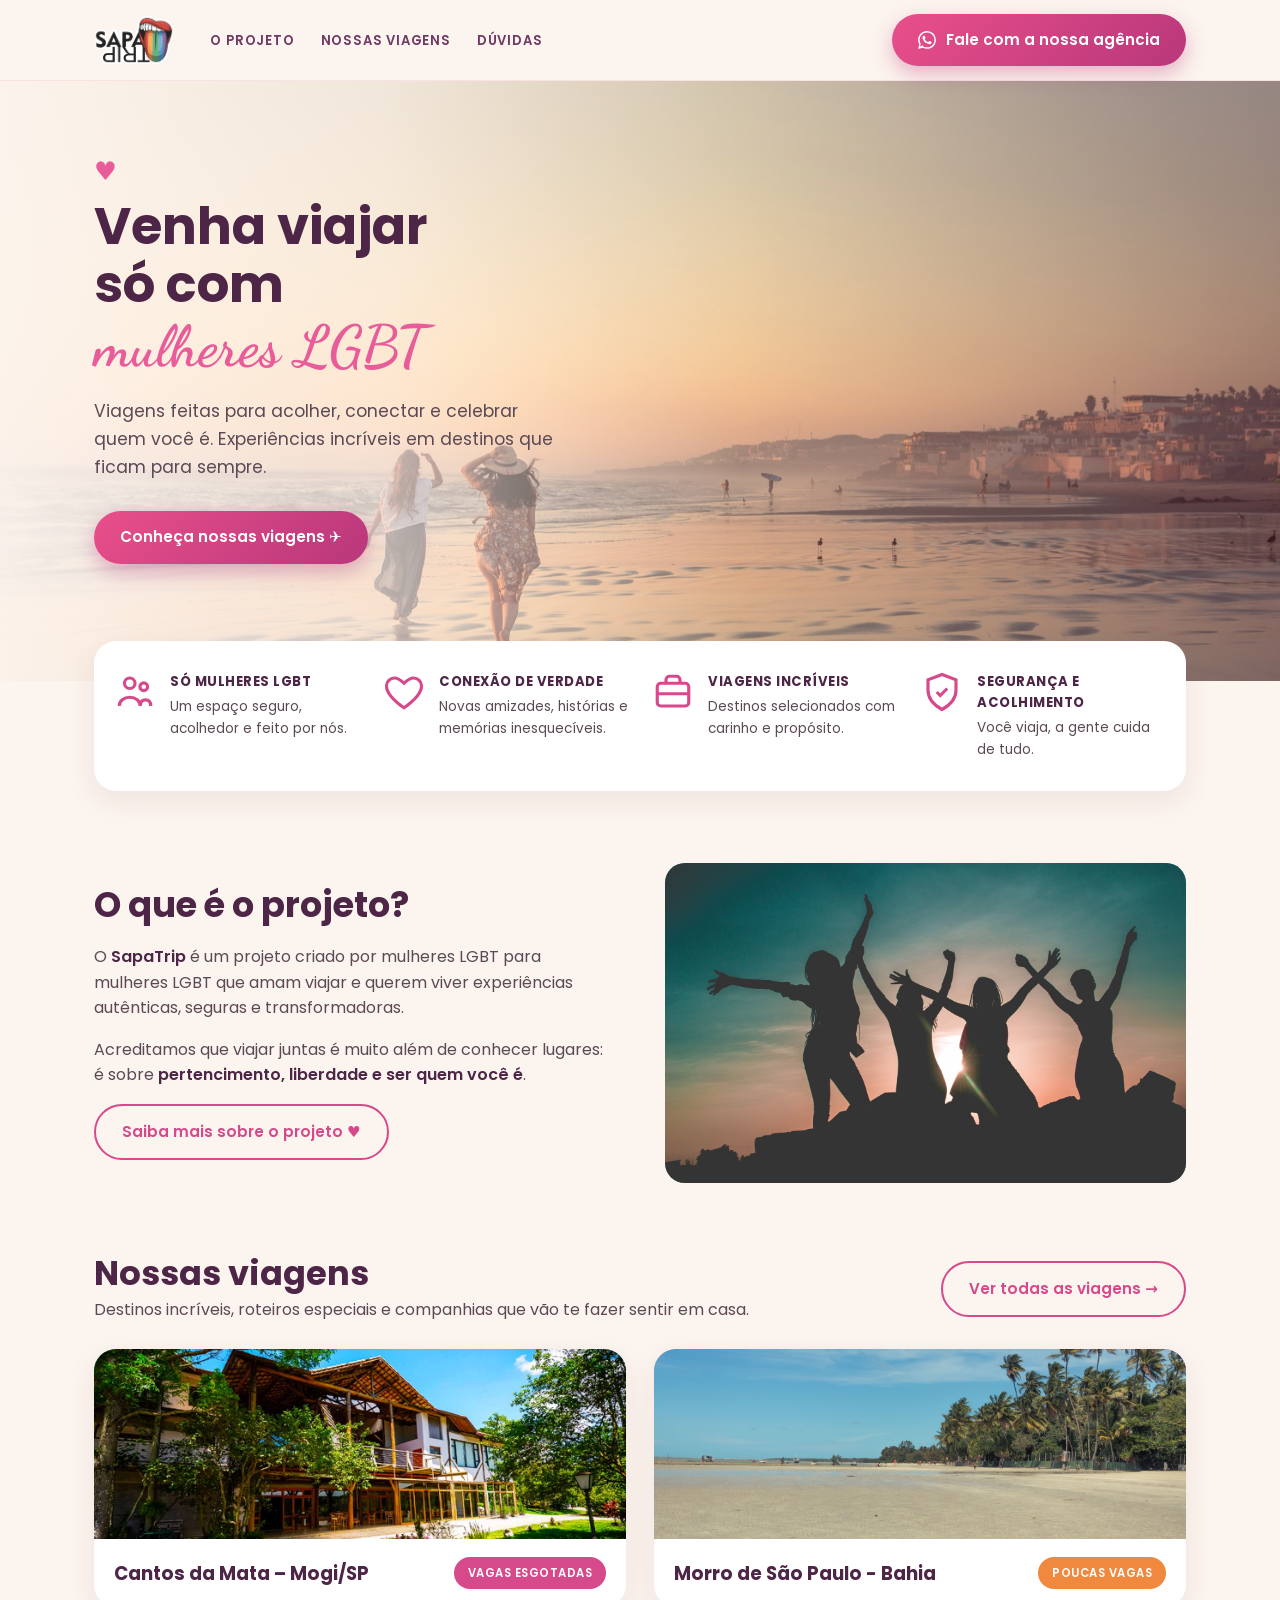
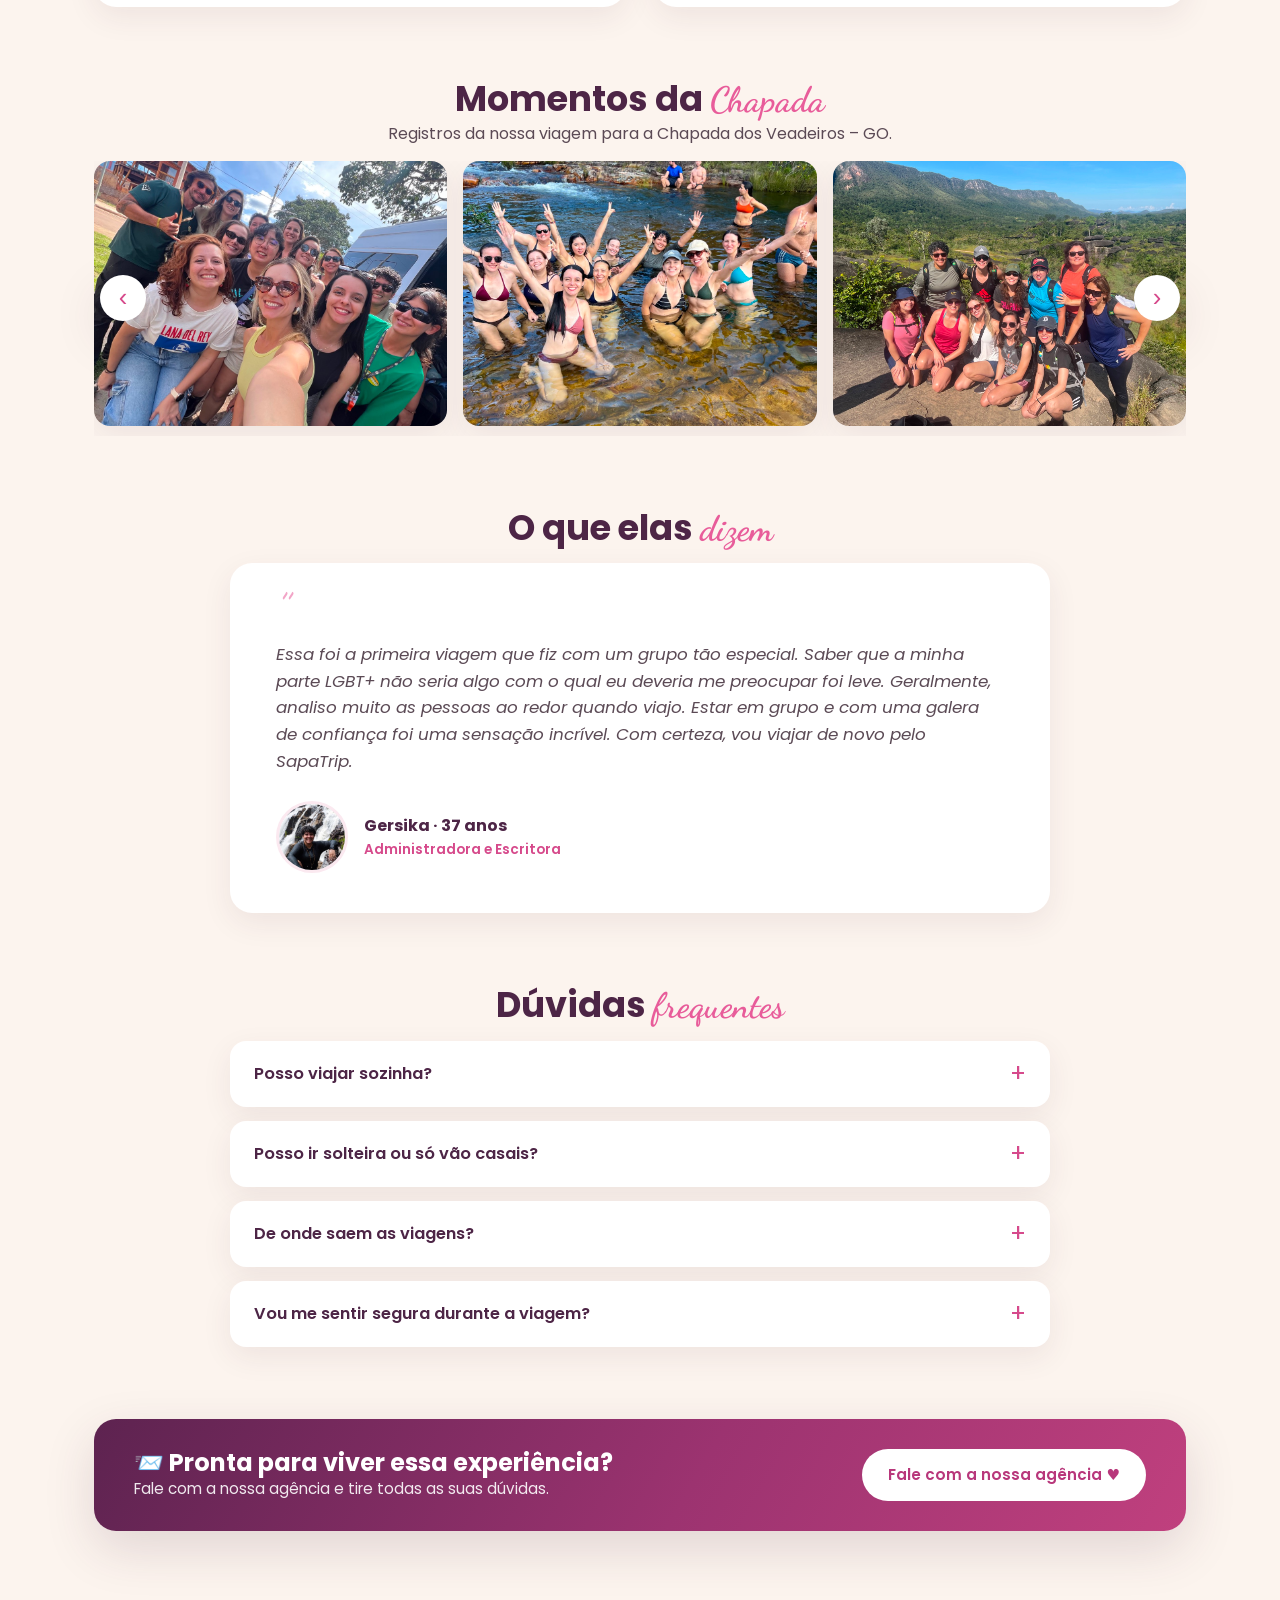
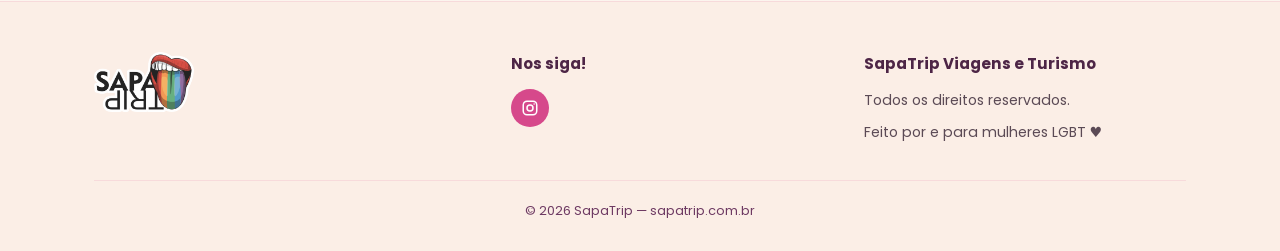
==== index.html @ db5ae75c "Adiciona páginas Chapada e Cantos da Mata; galeria na home; textos de perfil - Nova página viagem-ch" ====
<!DOCTYPE html>
<html lang="pt-BR">
<head>
  <meta charset="UTF-8">
  <meta name="viewport" content="width=device-width, initial-scale=1.0">
  <title>SapaTrip — Viagens para mulheres LGBT</title>
  <meta name="description" content="SapaTrip: viagens feitas para acolher, conectar e celebrar mulheres LGBT. Experiências incríveis em destinos que ficam para sempre.">
  <link rel="preconnect" href="https://fonts.googleapis.com">
  <link rel="preconnect" href="https://fonts.gstatic.com" crossorigin>
  <link href="https://fonts.googleapis.com/css2?family=Dancing+Script:wght@700&family=Poppins:wght@400;500;600;700;800&display=swap" rel="stylesheet">
  <link rel="icon" type="image/png" sizes="32x32" href="images/favicon-32.png">
  <link rel="icon" type="image/png" sizes="16x16" href="images/favicon-16.png">
  <link rel="icon" href="favicon.ico" sizes="any">
  <link rel="apple-touch-icon" href="images/apple-touch-icon.png">
  <link rel="stylesheet" href="styles.css">
</head>
<body>

  <!-- ============ HEADER ============ -->
  <header class="site-header">
    <nav class="nav">
      <a href="index.html" class="logo" aria-label="SapaTrip — início">
        <img src="images/logo.png" alt="SapaTrip" class="logo-img">
      </a>

      <ul class="nav-links" id="navLinks">
        <li><a href="projeto.html">O Projeto</a></li>
        <li><a href="viagens.html">Nossas Viagens</a></li>
        <li><a href="#faq">Dúvidas</a></li>
      </ul>

      <a href="https://wa.me/5511915380346?text=Oi!%20Quero%20saber%20mais%20sobre%20as%20viagens%20da%20SapaTrip"
         class="btn btn-primary nav-cta" target="_blank" rel="noopener"><svg width="18" height="18" viewBox="0 0 24 24" fill="currentColor" aria-hidden="true"><path d="M.057 24l1.687-6.163a11.867 11.867 0 0 1-1.587-5.946C.16 5.335 5.495 0 12.05 0a11.82 11.82 0 0 1 8.413 3.488 11.82 11.82 0 0 1 3.48 8.414c-.003 6.555-5.338 11.89-11.893 11.89a11.9 11.9 0 0 1-5.688-1.448L.057 24zm6.597-3.807c1.676.995 3.276 1.591 5.392 1.592 5.448 0 9.886-4.434 9.889-9.885.002-5.462-4.415-9.89-9.881-9.892-5.452 0-9.887 4.434-9.889 9.884a9.86 9.86 0 0 0 1.51 5.26l-.999 3.648 3.978-1.715zm11.387-5.464c-.074-.124-.272-.198-.57-.347-.297-.149-1.758-.868-2.031-.967-.272-.099-.47-.149-.669.149-.198.297-.768.967-.941 1.165-.173.198-.347.223-.644.074-.297-.149-1.255-.462-2.39-1.475-.883-.788-1.48-1.761-1.653-2.059-.173-.297-.018-.458.13-.606.134-.133.297-.347.446-.521.151-.172.2-.296.3-.495.099-.198.05-.372-.025-.521-.075-.148-.669-1.611-.916-2.206-.242-.579-.487-.501-.669-.51l-.57-.01c-.198 0-.52.074-.792.372s-1.04 1.016-1.04 2.479 1.065 2.876 1.213 3.074c.149.198 2.095 3.2 5.076 4.487.709.306 1.263.489 1.694.626.712.226 1.36.194 1.872.118.571-.085 1.758-.719 2.006-1.413.248-.695.248-1.29.173-1.414z"/></svg>Fale com a nossa agência</a>

      <button class="nav-toggle" id="navToggle" aria-label="Abrir menu">
        <span></span><span></span><span></span>
      </button>
    </nav>
  </header>

  <!-- ============ HERO ============ -->
  <section class="hero hero-cover">
    <div class="container hero-cover-inner">
      <div class="hero-content">
        <div class="eyebrow">♥</div>
        <h1>Venha viajar<br>só com<br><span class="script">mulheres LGBT</span></h1>
        <p>Viagens feitas para acolher, conectar e celebrar quem você é. Experiências incríveis em destinos que ficam para sempre.</p>
        <a href="viagens.html" class="btn btn-primary">Conheça nossas viagens ✈</a>
      </div>
    </div>
  </section>

  <!-- ============ FEATURES ============ -->
  <div class="container">
    <div class="features">
      <div class="features-grid">
        <div class="feature">
          <svg class="ficon" viewBox="0 0 24 24" fill="none" stroke="currentColor" stroke-width="1.8"><circle cx="9" cy="7" r="3"/><circle cx="17" cy="9" r="2.2"/><path d="M3 20c0-3 2.7-5 6-5s6 2 6 5M15 20c0-2 1-3.5 3-3.5s3 1.5 3 3.5"/></svg>
          <div><h4>Só mulheres LGBT</h4><p>Um espaço seguro, acolhedor e feito por nós.</p></div>
        </div>
        <div class="feature">
          <svg class="ficon" viewBox="0 0 24 24" fill="none" stroke="currentColor" stroke-width="1.8"><path d="M12 21C5 16 2 12 2 8.5 2 6 4 4 6.5 4 8.3 4 10 5 12 7c2-2 3.7-3 5.5-3C20 4 22 6 22 8.5 22 12 19 16 12 21z"/></svg>
          <div><h4>Conexão de verdade</h4><p>Novas amizades, histórias e memórias inesquecíveis.</p></div>
        </div>
        <div class="feature">
          <svg class="ficon" viewBox="0 0 24 24" fill="none" stroke="currentColor" stroke-width="1.8"><rect x="3" y="7" width="18" height="13" rx="2"/><path d="M8 7V5a2 2 0 0 1 2-2h4a2 2 0 0 1 2 2v2M3 13h18"/></svg>
          <div><h4>Viagens incríveis</h4><p>Destinos selecionados com carinho e propósito.</p></div>
        </div>
        <div class="feature">
          <svg class="ficon" viewBox="0 0 24 24" fill="none" stroke="currentColor" stroke-width="1.8"><path d="M12 2 4 5v6c0 5 3.5 8.5 8 11 4.5-2.5 8-6 8-11V5l-8-3z"/><path d="M9 12l2 2 4-4"/></svg>
          <div><h4>Segurança e acolhimento</h4><p>Você viaja, a gente cuida de tudo.</p></div>
        </div>
      </div>
    </div>
  </div>

  <!-- ============ O QUE É O PROJETO ============ -->
  <section class="section">
    <div class="container split">
      <div>
        <h2>O que é o projeto?</h2>
        <p>O <span class="highlight">SapaTrip</span> é um projeto criado por mulheres LGBT para mulheres LGBT que amam viajar e querem viver experiências autênticas, seguras e transformadoras.</p>
        <p>Acreditamos que viajar juntas é muito além de conhecer lugares: é sobre <span class="highlight">pertencimento, liberdade e ser quem você é</span>.</p>
        <a href="projeto.html" class="btn btn-outline">Saiba mais sobre o projeto ♥</a>
      </div>
      <div class="photo alt" style="min-height:320px;border-radius:20px">
        <img src="images/projeto.jpg" alt="Grupo de mulheres curtindo o pôr do sol">
      </div>
    </div>
  </section>

  <!-- ============ NOSSAS VIAGENS ============ -->
  <section class="section" style="padding-top:0">
    <div class="container">
      <div class="section-title-row">
        <div>
          <h2>Nossas viagens</h2>
          <p>Destinos incríveis, roteiros especiais e companhias que vão te fazer sentir em casa.</p>
        </div>
        <a href="viagens.html" class="btn btn-outline">Ver todas as viagens →</a>
      </div>

      <div class="trip-grid">
        <a href="viagem-mogi.html" class="trip-card">
          <div class="photo alt"><img src="images/cantos-da-mata.jpg" alt="Cantos da Mata – Mogi/SP"></div>
          <div class="trip-body">
            <h3>Cantos da Mata – Mogi/SP</h3>
            <span class="badge sold">Vagas esgotadas</span>
          </div>
        </a>
        <a href="viagem-morro.html" class="trip-card">
          <div class="photo"><img src="images/morro.jpg" alt="Praia de Morro de São Paulo"></div>
          <div class="trip-body">
            <h3>Morro de São Paulo - Bahia</h3>
            <span class="badge few">Poucas vagas</span>
          </div>
        </a>
      </div>
    </div>
  </section>

  <!-- ============ GALERIA ============ -->
  <section class="section" id="galeria" style="padding-top:0">
    <div class="container">
      <div class="section-head">
        <h2>Momentos da <span class="script">Chapada</span></h2>
        <p>Registros da nossa viagem para a Chapada dos Veadeiros – GO.</p>
      </div>
      <div class="gallery">
        <button class="gallery-btn prev" id="galPrev" aria-label="Foto anterior">‹</button>
        <div class="gallery-track" id="galleryTrack">
          <div class="gallery-item"><img src="images/galeria/chapada1.jpg" alt="Chapada dos Veadeiros" loading="lazy"></div>
          <div class="gallery-item"><img src="images/galeria/chapada2.jpg" alt="Chapada dos Veadeiros" loading="lazy"></div>
          <div class="gallery-item"><img src="images/galeria/chapada3.jpg" alt="Chapada dos Veadeiros" loading="lazy"></div>
          <div class="gallery-item"><img src="images/galeria/chapada4.jpg" alt="Chapada dos Veadeiros" loading="lazy"></div>
          <div class="gallery-item"><img src="images/galeria/chapada5.jpg" alt="Chapada dos Veadeiros" loading="lazy"></div>
          <div class="gallery-item"><img src="images/galeria/chapada6.jpg" alt="Chapada dos Veadeiros" loading="lazy"></div>
          <div class="gallery-item"><img src="images/galeria/chapada7.jpg" alt="Chapada dos Veadeiros" loading="lazy"></div>
          <div class="gallery-item"><img src="images/galeria/chapada8.jpg" alt="Chapada dos Veadeiros" loading="lazy"></div>
        </div>
        <button class="gallery-btn next" id="galNext" aria-label="Próxima foto">›</button>
      </div>
    </div>
  </section>

  <!-- ============ DEPOIMENTOS ============ -->
  <section class="section" id="depoimentos" style="padding-top:0">
    <div class="container">
      <div class="section-head">
        <h2>O que elas <span class="script">dizem</span></h2>
      </div>
      <div class="testi-card">
        <div class="quote-mark">”</div>
        <p class="testi-text">Essa foi a primeira viagem que fiz com um grupo tão especial. Saber que a minha parte LGBT+ não seria algo com o qual eu deveria me preocupar foi leve. Geralmente, analiso muito as pessoas ao redor quando viajo. Estar em grupo e com uma galera de confiança foi uma sensação incrível. Com certeza, vou viajar de novo pelo SapaTrip.</p>
        <div class="testi-author">
          <span class="testi-avatar"><img src="images/gersika.jpg" alt="Gersika"></span>
          <div>
            <div class="testi-name">Gersika · 37 anos</div>
            <div class="testi-role">Administradora e Escritora</div>
          </div>
        </div>
      </div>
    </div>
  </section>

  <!-- ============ DÚVIDAS / FAQ ============ -->
  <section class="section" id="faq" style="padding-top:0">
    <div class="container">
      <div class="section-head">
        <h2>Dúvidas <span class="script">frequentes</span></h2>
      </div>
      <div class="faq-list">

        <details class="faq-item">
          <summary>Posso viajar sozinha?</summary>
          <div class="faq-answer">
            <p>Sim! Inclusive, o SapaTrip nasceu com esse propósito: conectar mulheres através de experiências de viagem. Em nossas viagens, muitas participantes vão sozinhas justamente para conhecer novas pessoas, criar conexões genuínas e viver momentos inesquecíveis ao lado de outras mulheres.</p>
          </div>
        </details>

        <details class="faq-item">
          <summary>Posso ir solteira ou só vão casais?</summary>
          <div class="faq-answer">
            <p>Pode ir solteira, pode ir namorando, casada ou como preferir! Nossas viagens são para todas as mulheres LGBTQIA+. Muitas participantes solteiras aproveitam para fazer novas amizades e, quem sabe, até encontrar alguém especial pelo caminho. Já quem está em um relacionamento encontra um ambiente acolhedor e seguro para viver o amor com tranquilidade e liberdade.</p>
          </div>
        </details>

        <details class="faq-item">
          <summary>De onde saem as viagens?</summary>
          <div class="faq-answer">
            <p>Depende do destino. Cada viagem possui um ponto de encontro específico, que é informado previamente às participantes.</p>
            <p>Por exemplo, nossa viagem para a Chapada dos Veadeiros teve como ponto de encontro o Aeroporto de Brasília. Já nossa viagem para Mogi das Cruzes terá início diretamente em Mogi.</p>
            <p>Mas fique tranquila! Nossa parceira, a Ponto 4 Turismo, pode auxiliar na cotação da sua passagem aérea saindo do aeroporto mais próximo da sua cidade até o ponto de encontro da viagem.</p>
          </div>
        </details>

        <details class="faq-item">
          <summary>Vou me sentir segura durante a viagem?</summary>
          <div class="faq-answer">
            <p>Sim! A segurança e o bem-estar das participantes são prioridades para nós. Todas as viagens são operadas em parceria com a Ponto 4 Turismo, uma empresa com ampla experiência no mercado de turismo e especializada na organização de viagens em grupo.</p>
            <p>Além disso, a agência conta com seguro de Responsabilidade Civil Profissional da Tokio Marine, oferecendo ainda mais segurança e tranquilidade para as viajantes. Nossa equipe acompanha o grupo de perto e cria um ambiente acolhedor, respeitoso e seguro para que você possa aproveitar cada momento com confiança.</p>
          </div>
        </details>

      </div>
    </div>
  </section>

  <!-- ============ CTA BAND ============ -->
  <section class="container">
    <div class="cta-band">
      <div>
        <h3>📨 Pronta para viver essa experiência?</h3>
        <p>Fale com a nossa agência e tire todas as suas dúvidas.</p>
      </div>
      <a href="https://wa.me/5511915380346?text=Oi!%20Quero%20saber%20mais%20sobre%20as%20viagens%20da%20SapaTrip"
         class="btn btn-white" target="_blank" rel="noopener">Fale com a nossa agência ♥</a>
    </div>
  </section>

  <!-- ============ FOOTER ============ -->
  <footer class="site-footer">
    <div class="container">
      <div class="footer-grid">
        <div class="logo">
          <img src="images/logo.png" alt="SapaTrip" class="footer-logo-img">
        </div>
        <div>
          <h4>Nos siga!</h4>
          <div class="socials">
            <a href="https://www.instagram.com/sapatripoficial" target="_blank" rel="noopener" aria-label="Instagram"><svg width="18" height="18" viewBox="0 0 24 24" fill="none" stroke="currentColor" stroke-width="2"><rect x="3" y="3" width="18" height="18" rx="5"/><circle cx="12" cy="12" r="4"/><circle cx="17.5" cy="6.5" r="1" fill="currentColor" stroke="none"/></svg></a>          </div>
        </div>
        <div>
          <h4>SapaTrip Viagens e Turismo</h4>
          <p>Todos os direitos reservados.</p>
          <p class="footer-made" style="margin-top:10px">Feito por e para mulheres LGBT ♥</p>
        </div>
      </div>
      <div class="footer-bottom">© 2026 SapaTrip — sapatrip.com.br</div>
    </div>
  </footer>

  <script src="script.js"></script>
</body>
</html>
---- styles.css ----
/* ============================================================
   SapaTrip — estilos globais
   Paleta inspirada nas referências: creme quente + rosa/roxo
   ============================================================ */

:root {
  --cream:        #fcf4ee;
  --cream-soft:   #fbeee6;
  --pink-card:    #fbe9f0;
  --pink-card-2:  #f9edf2;
  --lav:          #fbf8f5;
  --magenta:      #d6498b;
  --magenta-deep: #b8377b;
  --purple:       #4d2546;
  --purple-soft:  #6e3a63;
  --accent:       #e85c9a;
  --orange:       #f0883e;
  --text:         #5b4a55;
  --white:        #ffffff;

  --grad-cta:     linear-gradient(135deg, #e94f8a 0%, #b8377b 100%);
  --grad-band:    linear-gradient(120deg, #5d2350 0%, #9c3370 55%, #c0407e 100%);
  --grad-photo:   linear-gradient(135deg, #f7b27a 0%, #e8639a 45%, #9a5ba8 100%);
  --grad-photo-2: linear-gradient(135deg, #6dc5c1 0%, #4a8fb5 100%);

  --shadow:    0 10px 30px rgba(77, 37, 70, 0.08);
  --shadow-lg: 0 18px 50px rgba(77, 37, 70, 0.15);
  --radius:    22px;
  --maxw:      1140px;
}

* { box-sizing: border-box; margin: 0; padding: 0; }

html { scroll-behavior: smooth; }

body {
  font-family: 'Poppins', system-ui, -apple-system, sans-serif;
  color: var(--text);
  background: var(--cream);
  line-height: 1.6;
  -webkit-font-smoothing: antialiased;
}

img { max-width: 100%; display: block; }

a { text-decoration: none; color: inherit; }

.container {
  width: 100%;
  max-width: var(--maxw);
  margin: 0 auto;
  padding: 0 24px;
}

.script {
  font-family: 'Dancing Script', cursive;
  color: var(--accent);
  font-weight: 700;
}

h1, h2, h3 { color: var(--purple); line-height: 1.15; }

.section { padding: 72px 0; }
section[id] { scroll-margin-top: 90px; }   /* compensa o cabeçalho fixo ao usar âncoras */

/* ---------- Botões ---------- */
.btn {
  display: inline-flex;
  align-items: center;
  gap: 10px;
  border: none;
  cursor: pointer;
  font-family: inherit;
  font-weight: 600;
  font-size: 0.95rem;
  padding: 14px 26px;
  border-radius: 999px;
  transition: transform 0.18s ease, box-shadow 0.18s ease, opacity 0.18s ease;
}
.btn:hover { transform: translateY(-2px); }

.btn-primary {
  background: var(--grad-cta);
  color: var(--white);
  box-shadow: 0 8px 20px rgba(184, 55, 123, 0.35);
}

.btn-outline {
  background: transparent;
  color: var(--magenta);
  border: 2px solid var(--magenta);
}
.btn-outline:hover { background: var(--magenta); color: var(--white); }

.btn-white {
  background: var(--white);
  color: var(--magenta-deep);
}

/* ---------- Header / Nav ---------- */
.site-header {
  position: sticky;
  top: 0;
  z-index: 100;
  background: rgba(252, 244, 238, 0.92);
  backdrop-filter: blur(8px);
  border-bottom: 1px solid rgba(214, 73, 139, 0.10);
}
.nav {
  display: flex;
  align-items: center;
  justify-content: space-between;
  padding: 14px 24px;
  max-width: var(--maxw);
  margin: 0 auto;
  gap: 20px;
}

/* Logo */
.logo { display: flex; align-items: center; gap: 10px; flex: 0 0 auto; }
.logo-mark {
  font-weight: 800;
  font-size: 1.15rem;
  line-height: 0.95;
  color: var(--purple);
  letter-spacing: 0.5px;
}
.logo-mark span { display: block; }
.logo-heart { width: 36px; height: 36px; flex: 0 0 auto; }
.logo-heart svg { width: 100%; height: 100%; }
.logo-img { height: 48px; width: auto; max-width: none; flex: 0 0 auto; }
.footer-logo-img { height: 60px; width: auto; }

.nav-links {
  display: flex;
  align-items: center;
  gap: 26px;
  list-style: none;
  margin-right: auto;   /* cola os links no logo (esquerda) e joga o botão pra direita */
  margin-left: 16px;
}
.nav-links a {
  font-size: 0.82rem;
  font-weight: 600;
  letter-spacing: 0.8px;
  text-transform: uppercase;
  color: var(--purple-soft);
  position: relative;
  padding: 4px 0;
}
.nav-links a:hover,
.nav-links a.active { color: var(--magenta); }
.nav-links a.active::after {
  content: '';
  position: absolute;
  left: 0; right: 0; bottom: -2px;
  height: 2px;
  background: var(--magenta);
  border-radius: 2px;
}

.nav-cta { white-space: nowrap; }

.nav-toggle {
  display: none;
  background: none;
  border: none;
  cursor: pointer;
  flex-direction: column;
  gap: 5px;
  padding: 6px;
}
.nav-toggle span {
  width: 24px; height: 2px;
  background: var(--purple);
  border-radius: 2px;
  transition: 0.3s;
}

/* ---------- Hero ---------- */
.hero {
  position: relative;
  overflow: hidden;
}

/* Hero com imagem de fundo cheia (Home) */
.hero-cover {
  background-image:
    linear-gradient(90deg, rgba(252,244,238,0.96) 0%, rgba(252,244,238,0.7) 30%, rgba(252,244,238,0.1) 58%, rgba(60,25,55,0.30) 100%),
    url('images/hero.jpg'),
    var(--grad-photo);
  background-size: cover, cover, cover;
  background-position: center, center 22%, center;
  background-repeat: no-repeat;
}
.hero-cover-inner {
  display: flex;
  align-items: center;
  min-height: 600px;
  padding-top: 56px;
  padding-bottom: 96px;   /* espaço para a faixa de features sobrepor (recorte na base) */
}
.hero-cover .hero-content { max-width: 540px; }
.hero-grid {
  display: grid;
  grid-template-columns: 1fr 1fr;
  align-items: center;
  gap: 40px;
  padding: 60px 24px 80px;
  max-width: var(--maxw);
  margin: 0 auto;
}
.hero-content .eyebrow {
  color: var(--accent);
  font-size: 1.6rem;
  line-height: 1;
}
.hero-content h1 {
  font-size: 3.2rem;
  margin: 12px 0 18px;
}
.hero-content h1 .script { font-size: 3.6rem; display: inline-block; }
.hero-content p {
  font-size: 1.08rem;
  max-width: 460px;
  margin-bottom: 30px;
}

.hero-photo {
  position: relative;
  border-radius: 28px;
  overflow: hidden;
  min-height: 440px;
  box-shadow: var(--shadow-lg);
}

/* ---------- Placeholder de fotos (gradiente até você subir as imagens) ---------- */
.photo {
  background: var(--grad-photo);
  position: relative;
  display: flex;
  align-items: flex-end;
  justify-content: center;
  color: rgba(255,255,255,0.9);
  border-radius: 20px;
  overflow: hidden;
}
.photo.alt { background: var(--grad-photo-2); }
.photo img {
  position: absolute;
  inset: 0;
  width: 100%; height: 100%;
  object-fit: cover;
}
.photo .photo-hint {
  position: relative;
  z-index: 1;
  font-size: 0.78rem;
  padding: 10px 14px;
  background: rgba(0,0,0,0.25);
  border-radius: 10px;
  margin-bottom: 16px;
  font-weight: 500;
}

/* ---------- Faixa de features (4 ícones) ---------- */
.features {
  background: var(--white);
  border-radius: var(--radius);
  box-shadow: var(--shadow);
  padding: 30px 20px;
  margin: -40px auto 0;
  position: relative;
  z-index: 5;
  max-width: var(--maxw);
}
.features-grid {
  display: grid;
  grid-template-columns: repeat(4, 1fr);
  gap: 24px;
}
.feature {
  display: flex;
  gap: 14px;
  align-items: flex-start;
}
.feature .ficon {
  flex: 0 0 auto;
  width: 42px; height: 42px;
  color: var(--magenta);
}
.feature h4 {
  font-size: 0.82rem;
  text-transform: uppercase;
  letter-spacing: 0.5px;
  color: var(--purple);
  margin-bottom: 4px;
}
.feature p { font-size: 0.85rem; }

/* ---------- Seção genérica de duas colunas ---------- */
.split {
  display: grid;
  grid-template-columns: 1fr 1fr;
  gap: 50px;
  align-items: center;
}
.split .photo { min-height: 320px; }
.split h2 { font-size: 2.2rem; margin-bottom: 18px; }
.split p { margin-bottom: 16px; }
.split .highlight { color: var(--purple); font-weight: 600; }

.section-head { text-align: center; margin-bottom: 14px; }
.section-head h2 { font-size: 2.2rem; }
.section-title-row {
  display: flex;
  align-items: center;
  justify-content: space-between;
  margin-bottom: 26px;
  gap: 16px;
  flex-wrap: wrap;
}
.section-title-row h2 { font-size: 2.1rem; }
.section-title-row p { margin-top: 4px; }

/* ---------- Cards de viagens (home) ---------- */
.trip-grid {
  display: grid;
  grid-template-columns: 1fr 1fr;
  gap: 28px;
}
.trip-card {
  background: var(--white);
  border-radius: var(--radius);
  overflow: hidden;
  box-shadow: var(--shadow);
  transition: transform 0.2s ease, box-shadow 0.2s ease;
}
.trip-card:hover { transform: translateY(-4px); box-shadow: var(--shadow-lg); }
.trip-card .photo { height: 190px; border-radius: 0; }
.trip-card .trip-body {
  display: flex;
  align-items: center;
  justify-content: space-between;
  gap: 12px;
  padding: 18px 20px;
  flex-wrap: wrap;
}
.trip-card h3 { font-size: 1.15rem; }

/* Status discreto (não parece botão) */
.trip-status {
  display: inline-flex;
  align-items: center;
  gap: 9px;
  font-weight: 600;
  font-size: 0.9rem;
  color: var(--purple-soft);
}
.trip-status::before {
  content: '';
  width: 9px; height: 9px;
  border-radius: 50%;
  background: currentColor;
}
.trip-status.done { color: var(--magenta-deep); }
.trip-status.sold { color: #9a5f72; }

/* Badges de status */
.badge {
  display: inline-block;
  font-size: 0.72rem;
  font-weight: 600;
  text-transform: uppercase;
  letter-spacing: 0.5px;
  padding: 7px 14px;
  border-radius: 999px;
  color: var(--white);
  white-space: nowrap;
}
.badge.sold   { background: var(--magenta); }
.badge.few    { background: var(--orange); }
.badge.done   { background: var(--pink-card); color: var(--magenta); border: 1px solid var(--magenta); }

/* ---------- Lista de próximas viagens (página viagens) ---------- */
.trip-list { display: flex; flex-direction: column; gap: 22px; }
.trip-row {
  display: grid;
  grid-template-columns: 230px 1fr;
  gap: 26px;
  background: var(--lav);
  border-radius: var(--radius);
  overflow: hidden;
  box-shadow: var(--shadow);
}
.trip-row .photo { min-height: 190px; border-radius: 0; align-items: flex-start; justify-content: flex-start; }
.trip-row .trip-tag {
  position: absolute;
  top: 14px; left: 0;
  z-index: 2;
  padding: 8px 16px;
  font-size: 0.7rem;
  font-weight: 600;
  text-transform: uppercase;
  letter-spacing: 0.5px;
  color: var(--white);
  border-radius: 0 8px 8px 0;
}
.trip-tag.done { background: var(--magenta-deep); }
.trip-tag.sold { background: var(--magenta); }
.trip-tag.few  { background: var(--orange); }
.trip-row .trip-info { padding: 24px 26px 24px 0; }
.trip-row .trip-place {
  display: flex; align-items: center; gap: 8px;
  color: var(--magenta);
  font-weight: 700;
  font-size: 1.25rem;
}
.trip-row .trip-date {
  display: flex; align-items: center; gap: 8px;
  color: var(--purple-soft);
  font-weight: 600;
  margin: 8px 0 10px;
  font-size: 0.92rem;
}
.trip-row .trip-desc { margin-bottom: 16px; font-size: 0.95rem; }

/* ---------- Equipe (página projeto) ---------- */
.team-grid {
  display: grid;
  grid-template-columns: repeat(3, 1fr);
  gap: 28px;
  margin-top: 30px;
}
.team-card {
  background: var(--lav);
  border-radius: var(--radius);
  padding: 34px 26px;
  text-align: center;
  box-shadow: var(--shadow);
}
.team-photo {
  width: 130px; height: 130px;
  border-radius: 50%;
  margin: 0 auto 18px;
  border: 4px solid var(--white);
  box-shadow: var(--shadow);
}
.team-photo img.zoom { transform: scale(1.5); transform-origin: center 28%; }
.team-photo.is-logo { background: #fff; }
.team-photo.is-logo img {
  object-fit: contain;
  object-position: center;
  padding: 20px;
}
.team-card h3 { font-size: 1.2rem; margin-bottom: 2px; }
.team-card .role {
  font-family: 'Dancing Script', cursive;
  color: var(--magenta);
  font-size: 1.15rem;
  font-weight: 700;
  margin-bottom: 12px;
}
.team-card p { font-size: 0.88rem; }

/* ---------- Faixa CTA roxa ---------- */
.cta-band {
  background: var(--grad-band);
  border-radius: var(--radius);
  padding: 30px 40px;
  display: flex;
  align-items: center;
  justify-content: space-between;
  gap: 24px;
  flex-wrap: wrap;
  color: var(--white);
  box-shadow: var(--shadow-lg);
}
.cta-band h3 { color: var(--white); font-size: 1.5rem; }
.cta-band p { color: rgba(255,255,255,0.9); font-size: 0.95rem; }

/* bloco rosa interno (projeto) */
.soft-block {
  background: #ffffff;
  border-radius: var(--radius);
  padding: 34px 38px;
  display: flex;
  gap: 22px;
  align-items: flex-start;
  margin-top: 40px;
  box-shadow: var(--shadow);
}
.soft-block .sb-icon {
  flex: 0 0 auto;
  width: 56px; height: 56px;
  background: var(--grad-cta);
  border-radius: 16px;
  display: flex; align-items: center; justify-content: center;
  color: var(--white);
}
.soft-block h3 { font-size: 1.15rem; margin-bottom: 8px; }

/* ---------- Depoimentos ---------- */
.testi-card {
  max-width: 820px;
  margin: 0 auto;
  background: var(--white);
  border-radius: var(--radius);
  box-shadow: var(--shadow);
  padding: 40px 46px;
}
.testi-card .quote-mark {
  font-family: 'Dancing Script', cursive;
  font-size: 3.4rem;
  color: var(--accent);
  line-height: 0.4;
  opacity: 0.55;
}
.testi-text {
  font-size: 1.05rem;
  font-style: italic;
  margin: 16px 0 26px;
  color: var(--text);
}
.testi-author { display: flex; align-items: center; gap: 16px; }
.testi-avatar {
  width: 72px; height: 72px;
  flex: 0 0 auto;
  border-radius: 50%;
  overflow: hidden;
  border: 3px solid var(--pink-card);
}
.testi-avatar img {
  width: 100%; height: 100%;
  object-fit: cover;
  transform: scale(1.5);          /* zoom no rosto */
  transform-origin: center 28%;
}
.testi-name { font-weight: 700; color: var(--purple); }
.testi-role { font-size: 0.85rem; color: var(--magenta); font-weight: 600; }

/* ---------- Galeria (carrossel) ---------- */
.gallery { position: relative; }
.gallery-track {
  display: flex;
  gap: 16px;
  overflow-x: auto;
  scroll-snap-type: x mandatory;
  scroll-behavior: smooth;
  -webkit-overflow-scrolling: touch;
  padding-bottom: 10px;
}
.gallery-track::-webkit-scrollbar { height: 8px; }
.gallery-track::-webkit-scrollbar-track { background: transparent; }
.gallery-track::-webkit-scrollbar-thumb { background: var(--pink-card); border-radius: 8px; }
.gallery-item {
  flex: 0 0 calc((100% - 32px) / 3);   /* 3 por vez no desktop */
  scroll-snap-align: start;
  aspect-ratio: 4 / 3;
  border-radius: 16px;
  overflow: hidden;
  box-shadow: var(--shadow);
}
.gallery-item img { width: 100%; height: 100%; object-fit: cover; display: block; }
.gallery-btn {
  position: absolute;
  top: 50%;
  transform: translateY(-50%);
  z-index: 5;
  width: 46px; height: 46px;
  border-radius: 50%;
  border: none;
  background: #fff;
  box-shadow: var(--shadow-lg);
  cursor: pointer;
  color: var(--magenta);
  font-size: 1.6rem;
  line-height: 1;
  display: flex; align-items: center; justify-content: center;
  transition: transform 0.15s ease;
}
.gallery-btn:hover { transform: translateY(-50%) scale(1.08); }
.gallery-btn.prev { left: 6px; }
.gallery-btn.next { right: 6px; }

/* ---------- Galeria em grade com lightbox (página da viagem) ---------- */
.gallery-grid {
  display: grid;
  grid-template-columns: repeat(4, 1fr);
  gap: 14px;
  max-width: 920px;
  margin: 0 auto;
}
.gallery-cell {
  position: relative;
  aspect-ratio: 1 / 1;
  border-radius: 16px;
  overflow: hidden;
  box-shadow: var(--shadow);
  cursor: pointer;
  border: none;
  padding: 0;
  background: var(--pink-card);
}
.gallery-cell img {
  width: 100%; height: 100%;
  object-fit: cover;
  transition: transform 0.3s ease;
}
.gallery-cell:hover img { transform: scale(1.06); }
.gallery-cell::after {
  content: '⤢';
  position: absolute;
  bottom: 8px; right: 10px;
  color: #fff;
  font-size: 1rem;
  opacity: 0;
  text-shadow: 0 1px 4px rgba(0,0,0,0.5);
  transition: opacity 0.2s ease;
}
.gallery-cell:hover::after { opacity: 0.95; }

/* Lightbox */
.lightbox {
  position: fixed;
  inset: 0;
  z-index: 200;
  background: rgba(30, 12, 28, 0.92);
  display: none;
  align-items: center;
  justify-content: center;
  padding: 24px;
}
.lightbox.open { display: flex; }
.lightbox img {
  max-width: 92vw;
  max-height: 86vh;
  border-radius: 12px;
  box-shadow: var(--shadow-lg);
}
.lb-btn {
  position: absolute;
  background: rgba(255,255,255,0.14);
  border: none;
  color: #fff;
  width: 52px; height: 52px;
  border-radius: 50%;
  font-size: 1.8rem;
  line-height: 1;
  cursor: pointer;
  display: flex; align-items: center; justify-content: center;
  transition: background 0.18s ease;
}
.lb-btn:hover { background: rgba(255,255,255,0.28); }
.lb-close { top: 18px; right: 18px; font-size: 1.5rem; }
.lb-prev { left: 18px; top: 50%; transform: translateY(-50%); }
.lb-next { right: 18px; top: 50%; transform: translateY(-50%); }

/* ---------- FAQ / Dúvidas (sanfona) ---------- */
.faq-list {
  max-width: 820px;
  margin: 0 auto;
  display: flex;
  flex-direction: column;
  gap: 14px;
}
.faq-item {
  background: #ffffff;
  border-radius: 16px;
  box-shadow: var(--shadow);
  overflow: hidden;
}
.faq-item summary {
  list-style: none;
  cursor: pointer;
  padding: 20px 24px;
  font-weight: 600;
  font-size: 1.02rem;
  color: var(--purple);
  display: flex;
  align-items: center;
  justify-content: space-between;
  gap: 16px;
}
.faq-item summary::-webkit-details-marker { display: none; }
.faq-item summary::after {
  content: '+';
  font-size: 1.5rem;
  font-weight: 400;
  color: var(--magenta);
  line-height: 1;
  flex: 0 0 auto;
}
.faq-item[open] summary::after { content: '–'; }
.faq-item[open] summary { color: var(--magenta); }
.faq-answer { padding: 0 24px 22px; }
.faq-answer p { margin-bottom: 10px; }
.faq-answer p:last-child { margin-bottom: 0; }

/* ---------- Página de viagem (detalhe) ---------- */
.trip-hero {
  position: relative;
  min-height: 560px;
  display: flex;
  align-items: flex-end;
  background-image:
    linear-gradient(180deg, rgba(40,20,40,0.10) 0%, rgba(40,20,40,0.70) 100%),
    url('images/morro/hero.jpg'),
    var(--grad-photo);
  background-size: cover;
  background-position: center;
}
.trip-hero.t-chapada {
  background-image:
    linear-gradient(180deg, rgba(40,20,40,0.10) 0%, rgba(40,20,40,0.72) 100%),
    url('images/galeria/chapada3.jpg'),
    var(--grad-photo);
}
.trip-hero.t-mogi {
  background-image:
    linear-gradient(180deg, rgba(40,20,40,0.10) 0%, rgba(40,20,40,0.72) 100%),
    url('images/mogi/hero.jpg'),
    var(--grad-photo);
}
.trip-hero-inner { padding-top: 60px; padding-bottom: 64px; color: #fff; }
.trip-hero .eyebrow { color: #fff; opacity: .9; font-size: 1.4rem; }
.trip-hero h1 { color: #fff; font-size: 3.4rem; margin: 6px 0 14px; }
.trip-hero h1 .script { color: #ffd6e7; }
.date-pill {
  display: inline-flex;
  align-items: center;
  gap: 9px;
  color: #fff;
  font-weight: 600;
  font-size: 1.08rem;
  letter-spacing: 0.3px;
  margin-bottom: 22px;
}
.date-pill svg { flex: 0 0 auto; opacity: 0.95; }
.trip-hero p.lead { max-width: 540px; font-size: 1.05rem; margin-bottom: 26px; color: #fff; }

/* Dia a dia */
.day-list { display: flex; flex-direction: column; gap: 20px; max-width: 920px; margin: 0 auto; }
.day-item {
  display: grid;
  grid-template-columns: 96px 1fr;
  gap: 26px;
  background: #ffffff;
  border-radius: var(--radius);
  box-shadow: var(--shadow);
  padding: 28px 32px;
}
.day-date {
  text-align: center;
  border-right: 2px solid var(--pink-card);
  padding-right: 22px;
}
.day-date .d { font-size: 2.2rem; font-weight: 800; color: var(--magenta); line-height: 1; }
.day-date .m { font-size: 0.8rem; font-weight: 700; text-transform: uppercase; letter-spacing: 1px; color: var(--purple-soft); }
.day-item h3 { font-size: 1.15rem; margin-bottom: 8px; }
.day-item p { font-size: 0.95rem; }

/* Highlights */
.highlights-grid {
  display: grid;
  grid-template-columns: repeat(4, 1fr);
  gap: 26px;
  max-width: 920px;
  margin: 0 auto;
}
.hl-card { text-align: center; }
.hl-card img {
  width: 140px; height: 140px;
  border-radius: 50%;
  object-fit: cover;
  margin: 0 auto 14px;
  border: 4px solid #fff;
  box-shadow: var(--shadow);
}
.hl-card span {
  display: block;
  font-weight: 700;
  text-transform: uppercase;
  letter-spacing: 0.5px;
  font-size: 0.82rem;
  color: var(--purple);
}

/* Valores (blocos coloridos arco-íris) */
.valores { max-width: 720px; margin: 0 auto; display: flex; flex-direction: column; gap: 12px; }
.price-block { border-radius: 18px; padding: 26px 30px; color: #fff; }
.price-block.red    { background: #ef5b5f; }
.price-block.orange { background: #f4a44a; }
.price-block.green  { background: #5fb87f; }
.price-block.blue   { background: #54b3e0; }
.price-block.purple { background: #8e6fc4; }
.price-block h3 { color: #fff; text-align: center; font-size: 1.25rem; margin-bottom: 18px; }
.price-line { margin-bottom: 14px; }
.price-line:last-child { margin-bottom: 0; }
.price-line .label { font-size: 1.1rem; font-weight: 700; }
.price-line .value { font-size: 1.1rem; }
.price-line small { display: block; opacity: 0.9; font-size: 0.82rem; margin-top: 2px; }
.price-block h4 { color: #fff; margin-bottom: 8px; font-size: 1rem; }
.price-block ul { margin: 0; padding-left: 20px; }
.price-block ul li { margin-bottom: 6px; font-size: 0.92rem; }
.price-block.green p { text-align: center; font-weight: 600; }
.price-block.blue p, .price-block.purple li { font-size: 0.9rem; }
.price-block.purple ul { padding-left: 18px; }

/* ---------- Refeições (página Mogi) ---------- */
.meals {
  max-width: 720px;
  margin: 0 auto;
  display: grid;
  grid-template-columns: 1fr 1fr;
  gap: 14px;
}
.meal {
  background: #fff;
  border-radius: 16px;
  box-shadow: var(--shadow);
  padding: 18px 22px;
}
.meal h4 { color: var(--magenta); font-size: 1rem; margin-bottom: 4px; }
.meal span { font-size: 0.88rem; color: var(--purple-soft); font-weight: 600; }
@media (max-width: 600px) { .meals { grid-template-columns: 1fr; } }

/* ---------- Footer ---------- */
.site-footer {
  background: var(--cream-soft);
  padding: 50px 0 30px;
  margin-top: 70px;
  border-top: 1px solid rgba(214, 73, 139, 0.12);
}
.footer-grid {
  display: grid;
  grid-template-columns: 1.2fr 1fr 1fr;
  gap: 30px;
  align-items: start;
}
.footer-grid h4 {
  color: var(--purple);
  font-size: 0.95rem;
  margin-bottom: 12px;
}
.footer-grid p { font-size: 0.88rem; }
.socials { display: flex; gap: 12px; margin-top: 6px; }
.socials a {
  width: 38px; height: 38px;
  border-radius: 50%;
  background: var(--magenta);
  color: var(--white);
  display: flex; align-items: center; justify-content: center;
  transition: transform 0.2s ease, opacity 0.2s ease;
}
.socials a:hover { transform: translateY(-2px); opacity: 0.9; }
.footer-made {
  font-size: 0.85rem;
  display: flex;
  align-items: center;
  gap: 6px;
}
.footer-bottom {
  text-align: center;
  margin-top: 36px;
  padding-top: 20px;
  border-top: 1px solid rgba(214, 73, 139, 0.12);
  font-size: 0.8rem;
  color: var(--purple-soft);
}

/* ---------- Responsivo ---------- */
@media (max-width: 880px) {
  .nav-links {
    position: absolute;
    top: 100%; left: 0; right: 0;
    flex-direction: column;
    align-items: flex-start;
    gap: 0;
    background: var(--cream);
    padding: 10px 24px 20px;
    box-shadow: var(--shadow);
    display: none;
  }
  .nav-links.open { display: flex; }
  .nav-links li { width: 100%; }
  .nav-links a { display: block; padding: 12px 0; }
  .nav-toggle { display: flex; }

  .hero-grid,
  .split { grid-template-columns: 1fr; }
  .hero-content h1 { font-size: 2.4rem; }
  .hero-content h1 .script { font-size: 2.6rem; }
  .hero-photo { min-height: 320px; order: -1; }

  .hero-cover {
    background-image:
      linear-gradient(180deg, rgba(252,244,238,0.92) 0%, rgba(252,244,238,0.55) 45%, rgba(60,25,55,0.35) 100%),
      url('images/hero.jpg'),
      var(--grad-photo);
  }
  .hero-cover-inner { min-height: 460px; padding-bottom: 70px; }

  .features { margin-top: 0; border-radius: 18px; }
  .features-grid { grid-template-columns: 1fr 1fr; }

  .trip-grid { grid-template-columns: 1fr; }
  .trip-row { grid-template-columns: 1fr; }
  .trip-row .photo { min-height: 200px; }
  .trip-row .trip-info { padding: 22px 24px; }
  .team-grid { grid-template-columns: 1fr; }
  .footer-grid { grid-template-columns: 1fr; gap: 24px; }

  .trip-hero h1 { font-size: 2.4rem; }
  .day-item { grid-template-columns: 70px 1fr; gap: 16px; padding: 22px 20px; }
  .day-date { padding-right: 14px; }
  .day-date .d { font-size: 1.7rem; }
  .highlights-grid { grid-template-columns: 1fr 1fr; gap: 20px; }
  .price-block { padding: 22px 22px; }
  .cta-band { padding: 26px 24px; text-align: center; justify-content: center; }
}

/* Celular: botão do WhatsApp vira só ícone, pra não disputar espaço com o logo */
@media (max-width: 600px) {
  .nav { gap: 12px; }
  .nav-cta {
    font-size: 0;
    gap: 0;
    padding: 11px;
  }
  .nav-cta svg { width: 20px; height: 20px; }

  /* Day by day: data + divisória no topo, texto ocupa o card inteiro */
  .day-item { grid-template-columns: 1fr; gap: 14px; padding: 22px 22px; }
  .day-date {
    display: flex;
    align-items: baseline;
    gap: 8px;
    text-align: left;
    border-right: none;
    border-bottom: 2px solid var(--pink-card);
    padding-right: 0;
    padding-bottom: 12px;
  }
  .day-date .d { font-size: 1.7rem; }
  .day-date .m { font-size: 0.85rem; }

  /* Carrossel: 1 foto por vez + swipe (sem setas) */
  .gallery-item { flex-basis: 84%; }
  .gallery-btn { display: none; }

  /* Galeria em grade: 2 colunas no celular */
  .gallery-grid { grid-template-columns: 1fr 1fr; gap: 10px; }
  .lb-prev, .lb-next { width: 44px; height: 44px; font-size: 1.5rem; }
  .lb-prev { left: 6px; } .lb-next { right: 6px; }
}

@media (min-width: 601px) and (max-width: 880px) {
  .gallery-grid { grid-template-columns: repeat(3, 1fr); }
}

@media (min-width: 601px) and (max-width: 880px) {
  .gallery-item { flex-basis: calc((100% - 16px) / 2); }  /* 2 por vez no tablet */
}

@media (max-width: 480px) {
  .features-grid { grid-template-columns: 1fr; }
  .hero-content h1 { font-size: 2rem; }
  .logo-img { height: 42px; }
}
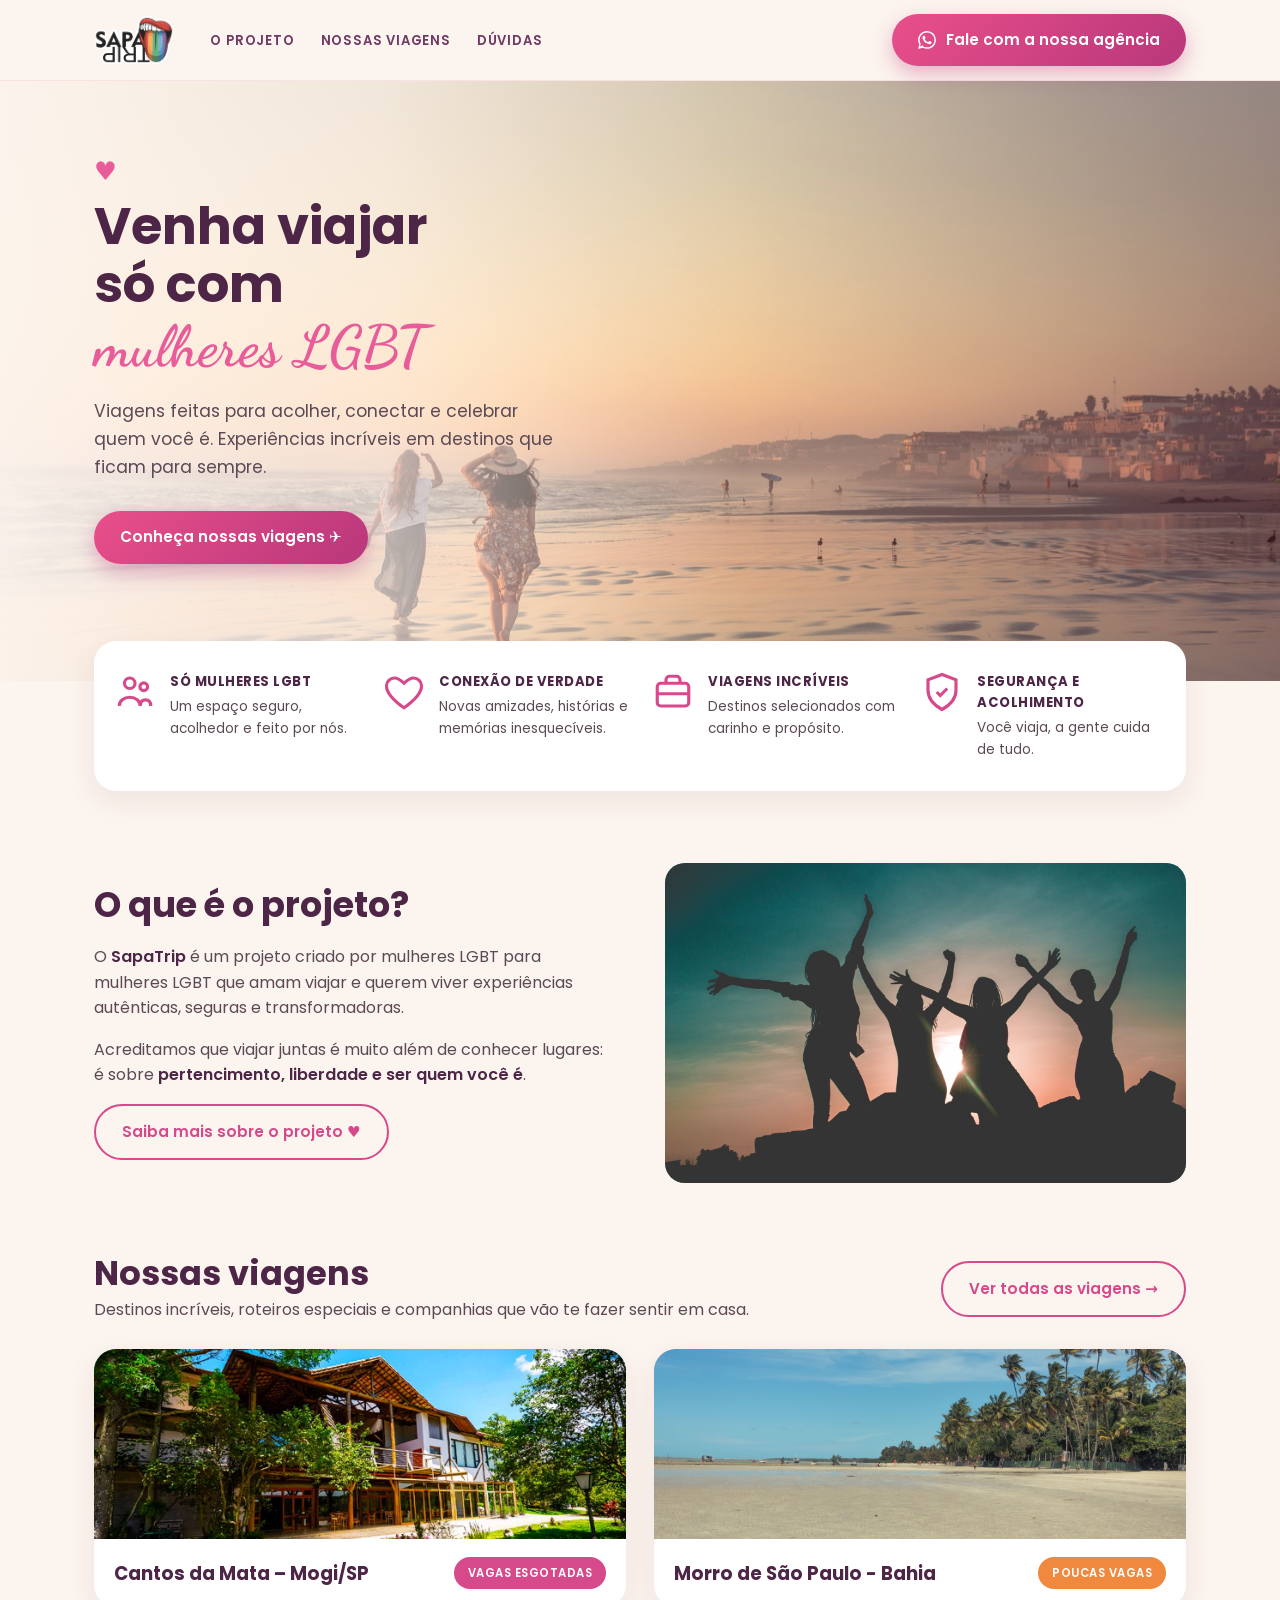
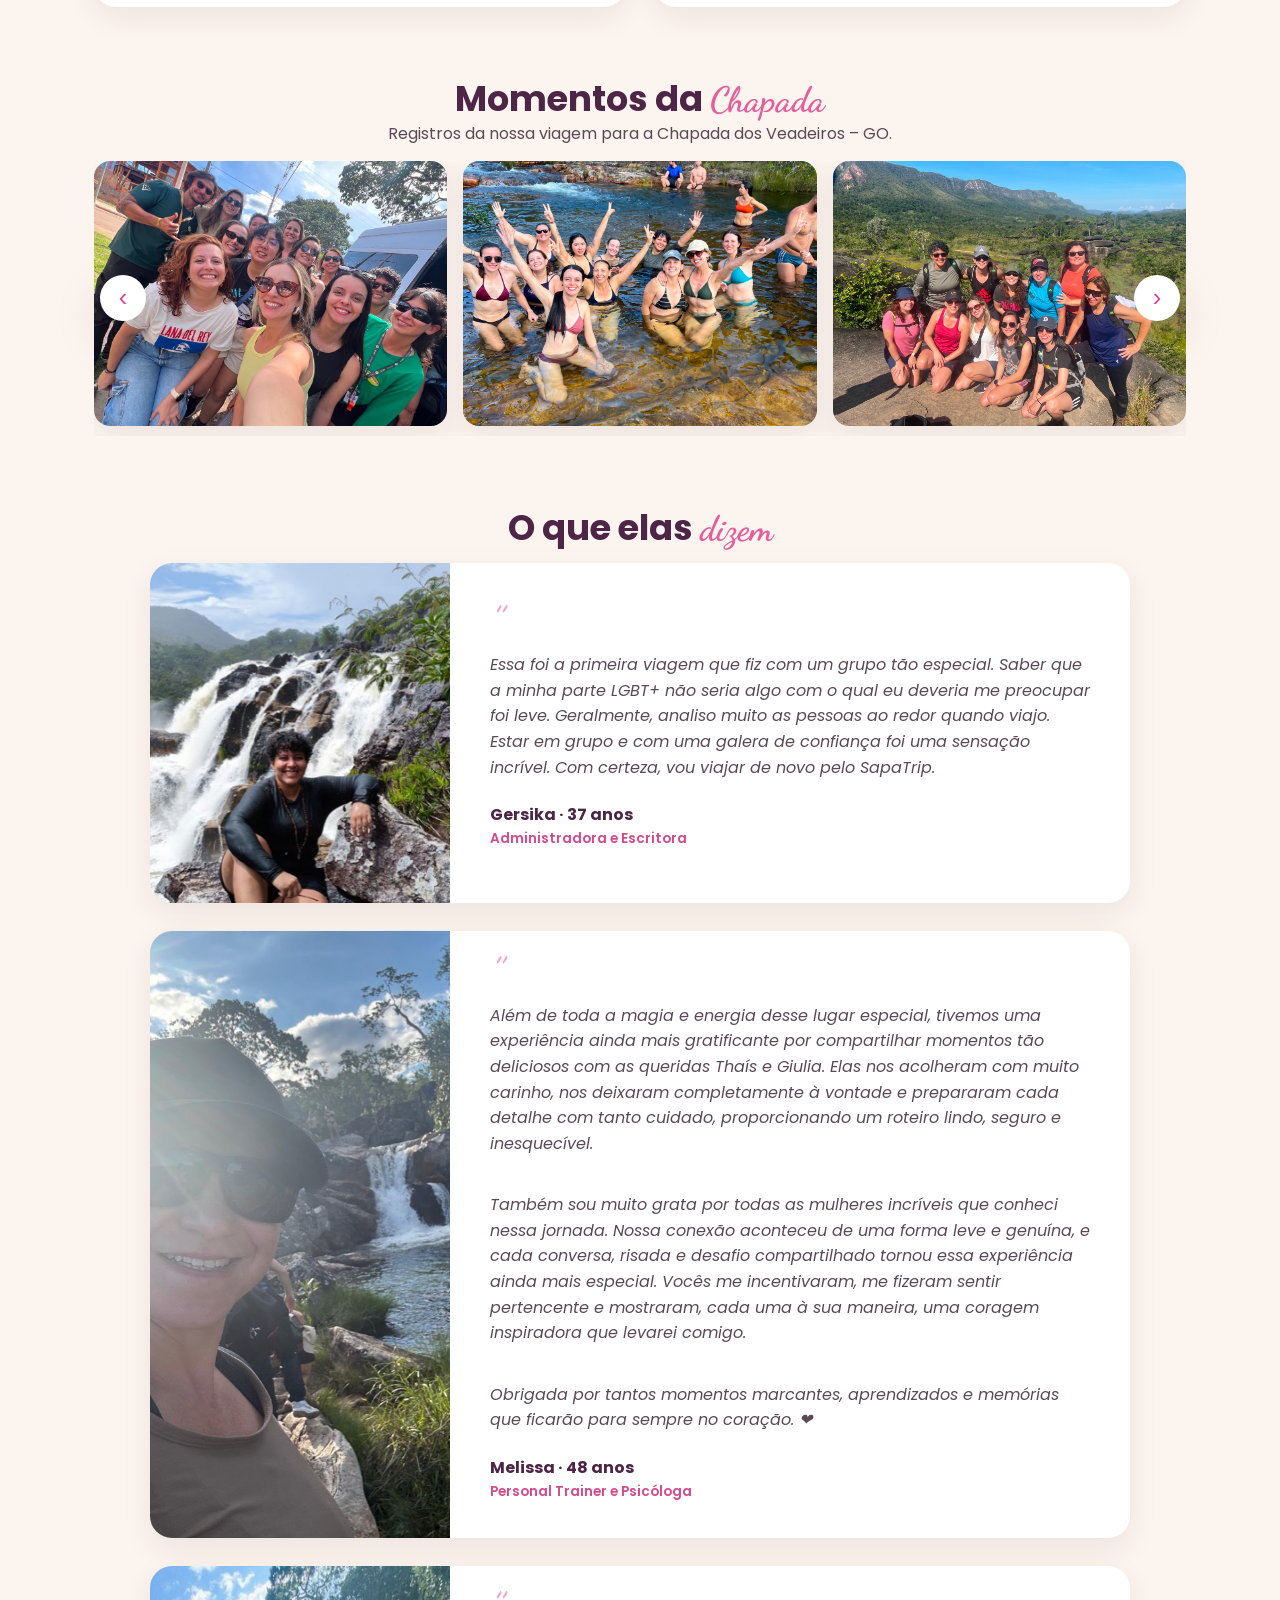
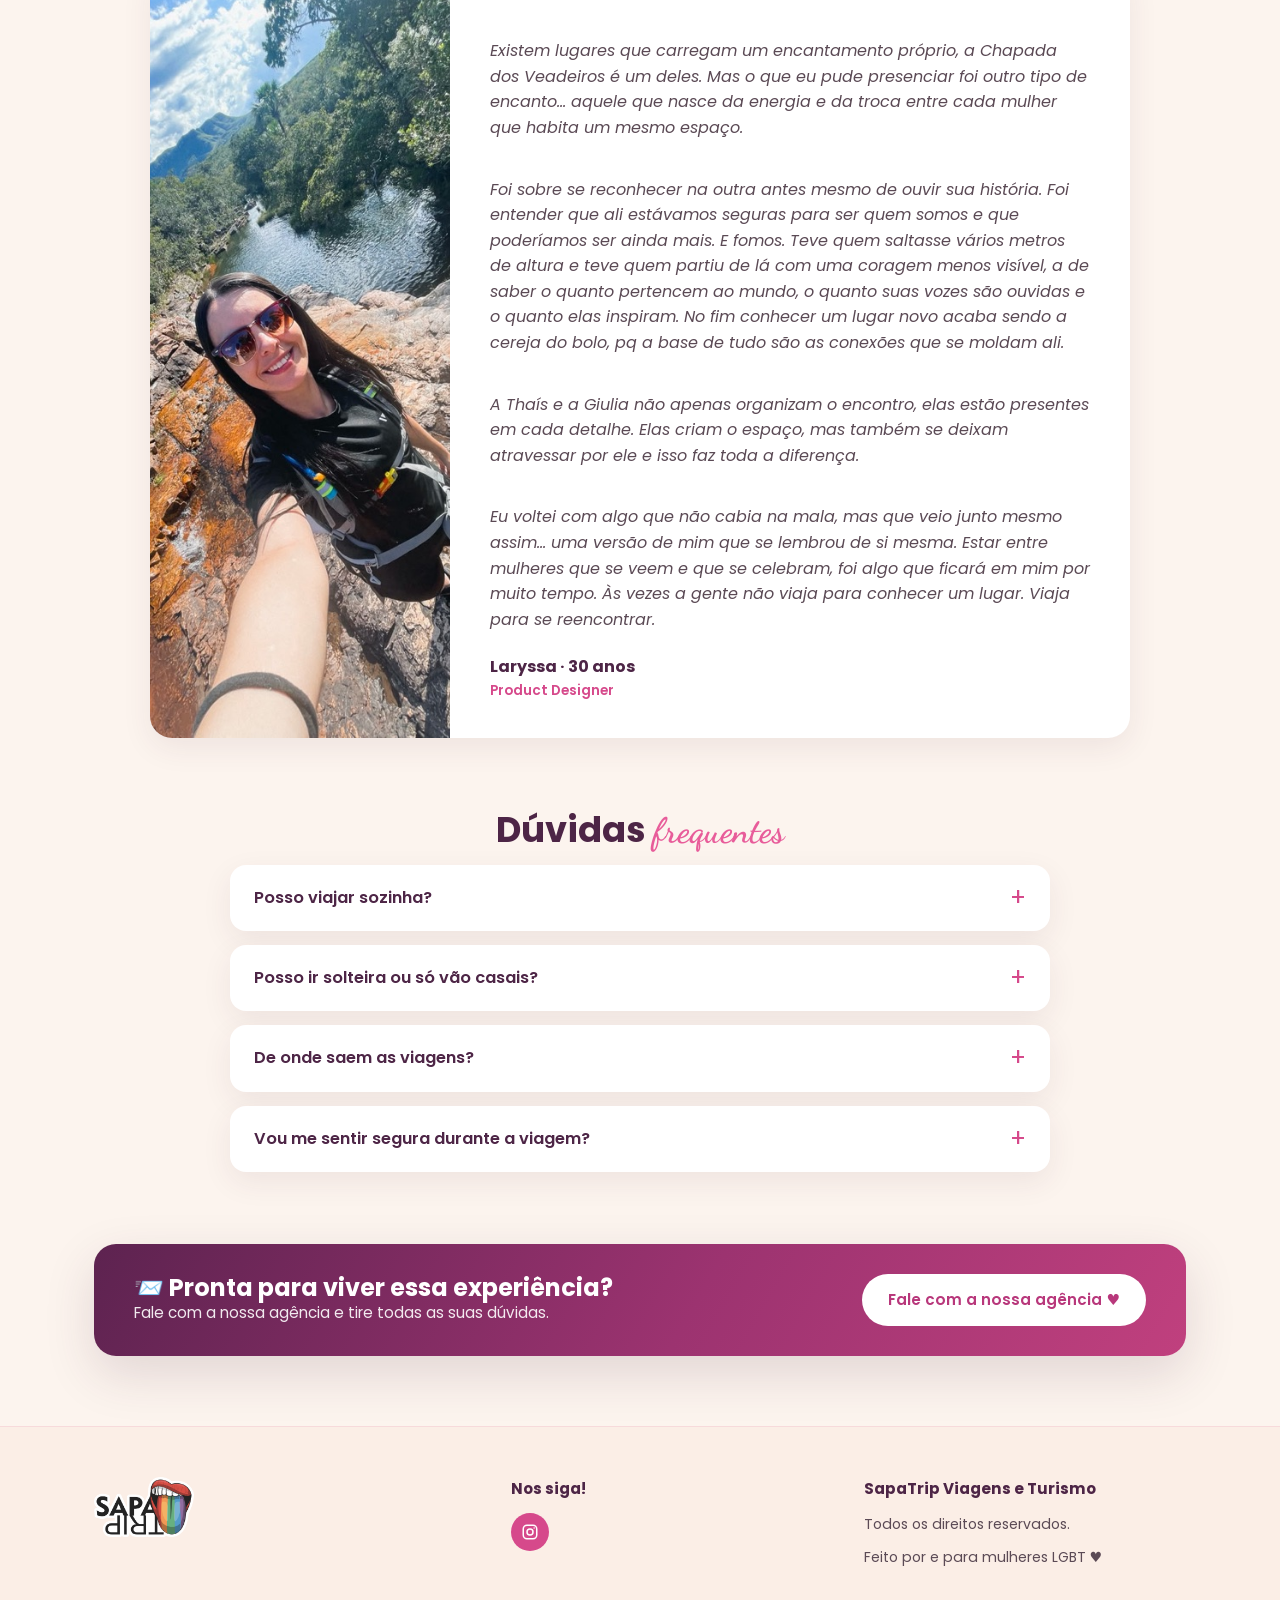
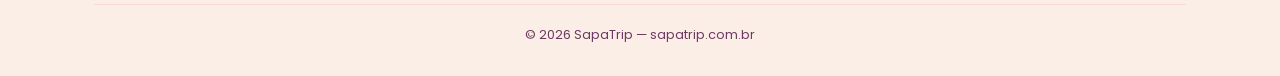
==== commit b58d6c1f: "Atualiza bio da Kenya e adiciona depoimentos de Melissa e Laryssa - Nova bio da Kenya (3 parágrafos)" ====
--- a/index.html
+++ b/index.html
@@ -149,16 +149,43 @@
       <div class="section-head">
         <h2>O que elas <span class="script">dizem</span></h2>
       </div>
-      <div class="testi-card">
-        <div class="quote-mark">”</div>
-        <p class="testi-text">Essa foi a primeira viagem que fiz com um grupo tão especial. Saber que a minha parte LGBT+ não seria algo com o qual eu deveria me preocupar foi leve. Geralmente, analiso muito as pessoas ao redor quando viajo. Estar em grupo e com uma galera de confiança foi uma sensação incrível. Com certeza, vou viajar de novo pelo SapaTrip.</p>
-        <div class="testi-author">
-          <span class="testi-avatar"><img src="images/gersika.jpg" alt="Gersika"></span>
-          <div>
+      <div class="testi-list">
+
+        <article class="testi-card">
+          <div class="testi-photo"><img src="images/gersika.jpg" alt="Gersika" style="object-position: center 22%;"></div>
+          <div class="testi-body">
+            <div class="quote-mark">”</div>
+            <p class="testi-text">Essa foi a primeira viagem que fiz com um grupo tão especial. Saber que a minha parte LGBT+ não seria algo com o qual eu deveria me preocupar foi leve. Geralmente, analiso muito as pessoas ao redor quando viajo. Estar em grupo e com uma galera de confiança foi uma sensação incrível. Com certeza, vou viajar de novo pelo SapaTrip.</p>
             <div class="testi-name">Gersika · 37 anos</div>
             <div class="testi-role">Administradora e Escritora</div>
           </div>
-        </div>
+        </article>
+
+        <article class="testi-card">
+          <div class="testi-photo"><img src="images/melissa.jpg" alt="Melissa na Chapada dos Veadeiros" style="object-position: left 40%;"></div>
+          <div class="testi-body">
+            <div class="quote-mark">”</div>
+            <p class="testi-text">Além de toda a magia e energia desse lugar especial, tivemos uma experiência ainda mais gratificante por compartilhar momentos tão deliciosos com as queridas Thaís e Giulia. Elas nos acolheram com muito carinho, nos deixaram completamente à vontade e prepararam cada detalhe com tanto cuidado, proporcionando um roteiro lindo, seguro e inesquecível.</p>
+            <p class="testi-text">Também sou muito grata por todas as mulheres incríveis que conheci nessa jornada. Nossa conexão aconteceu de uma forma leve e genuína, e cada conversa, risada e desafio compartilhado tornou essa experiência ainda mais especial. Vocês me incentivaram, me fizeram sentir pertencente e mostraram, cada uma à sua maneira, uma coragem inspiradora que levarei comigo.</p>
+            <p class="testi-text">Obrigada por tantos momentos marcantes, aprendizados e memórias que ficarão para sempre no coração. ❤️</p>
+            <div class="testi-name">Melissa · 48 anos</div>
+            <div class="testi-role">Personal Trainer e Psicóloga</div>
+          </div>
+        </article>
+
+        <article class="testi-card">
+          <div class="testi-photo"><img src="images/laryssa.jpg" alt="Laryssa na Chapada dos Veadeiros" style="object-position: center 42%;"></div>
+          <div class="testi-body">
+            <div class="quote-mark">”</div>
+            <p class="testi-text">Existem lugares que carregam um encantamento próprio, a Chapada dos Veadeiros é um deles. Mas o que eu pude presenciar foi outro tipo de encanto... aquele que nasce da energia e da troca entre cada mulher que habita um mesmo espaço.</p>
+            <p class="testi-text">Foi sobre se reconhecer na outra antes mesmo de ouvir sua história. Foi entender que ali estávamos seguras para ser quem somos e que poderíamos ser ainda mais. E fomos. Teve quem saltasse vários metros de altura e teve quem partiu de lá com uma coragem menos visível, a de saber o quanto pertencem ao mundo, o quanto suas vozes são ouvidas e o quanto elas inspiram. No fim conhecer um lugar novo acaba sendo a cereja do bolo, pq a base de tudo são as conexões que se moldam ali.</p>
+            <p class="testi-text">A Thaís e a Giulia não apenas organizam o encontro, elas estão presentes em cada detalhe. Elas criam o espaço, mas também se deixam atravessar por ele e isso faz toda a diferença.</p>
+            <p class="testi-text">Eu voltei com algo que não cabia na mala, mas que veio junto mesmo assim... uma versão de mim que se lembrou de si mesma. Estar entre mulheres que se veem e que se celebram, foi algo que ficará em mim por muito tempo. Às vezes a gente não viaja para conhecer um lugar. Viaja para se reencontrar.</p>
+            <div class="testi-name">Laryssa · 30 anos</div>
+            <div class="testi-role">Product Designer</div>
+          </div>
+        </article>
+
       </div>
     </div>
   </section>
--- a/styles.css
+++ b/styles.css
@@ -501,13 +501,38 @@
 .soft-block h3 { font-size: 1.15rem; margin-bottom: 8px; }
 
 /* ---------- Depoimentos ---------- */
+.testi-list {
+  max-width: 980px;
+  margin: 0 auto;
+  display: flex;
+  flex-direction: column;
+  gap: 28px;
+}
 .testi-card {
-  max-width: 820px;
-  margin: 0 auto;
+  display: grid;
+  grid-template-columns: 300px 1fr;
   background: var(--white);
   border-radius: var(--radius);
   box-shadow: var(--shadow);
-  padding: 40px 46px;
+  overflow: hidden;
+}
+.testi-photo {
+  position: relative;
+  min-height: 340px;
+  background: var(--pink-card);
+}
+.testi-photo img {
+  position: absolute;
+  inset: 0;
+  width: 100%; height: 100%;
+  object-fit: cover;
+  object-position: center 30%;
+}
+.testi-body {
+  padding: 36px 40px;
+  display: flex;
+  flex-direction: column;
+  justify-content: center;
 }
 .testi-card .quote-mark {
   font-family: 'Dancing Script', cursive;
@@ -517,27 +542,19 @@
   opacity: 0.55;
 }
 .testi-text {
-  font-size: 1.05rem;
+  font-size: 1rem;
   font-style: italic;
-  margin: 16px 0 26px;
+  margin: 14px 0 22px;
   color: var(--text);
-}
-.testi-author { display: flex; align-items: center; gap: 16px; }
-.testi-avatar {
-  width: 72px; height: 72px;
-  flex: 0 0 auto;
-  border-radius: 50%;
-  overflow: hidden;
-  border: 3px solid var(--pink-card);
-}
-.testi-avatar img {
-  width: 100%; height: 100%;
-  object-fit: cover;
-  transform: scale(1.5);          /* zoom no rosto */
-  transform-origin: center 28%;
 }
 .testi-name { font-weight: 700; color: var(--purple); }
 .testi-role { font-size: 0.85rem; color: var(--magenta); font-weight: 600; }
+
+@media (max-width: 760px) {
+  .testi-card { grid-template-columns: 1fr; }
+  .testi-photo { min-height: 360px; }
+  .testi-body { padding: 28px 26px; }
+}
 
 /* ---------- Galeria (carrossel) ---------- */
 .gallery { position: relative; }
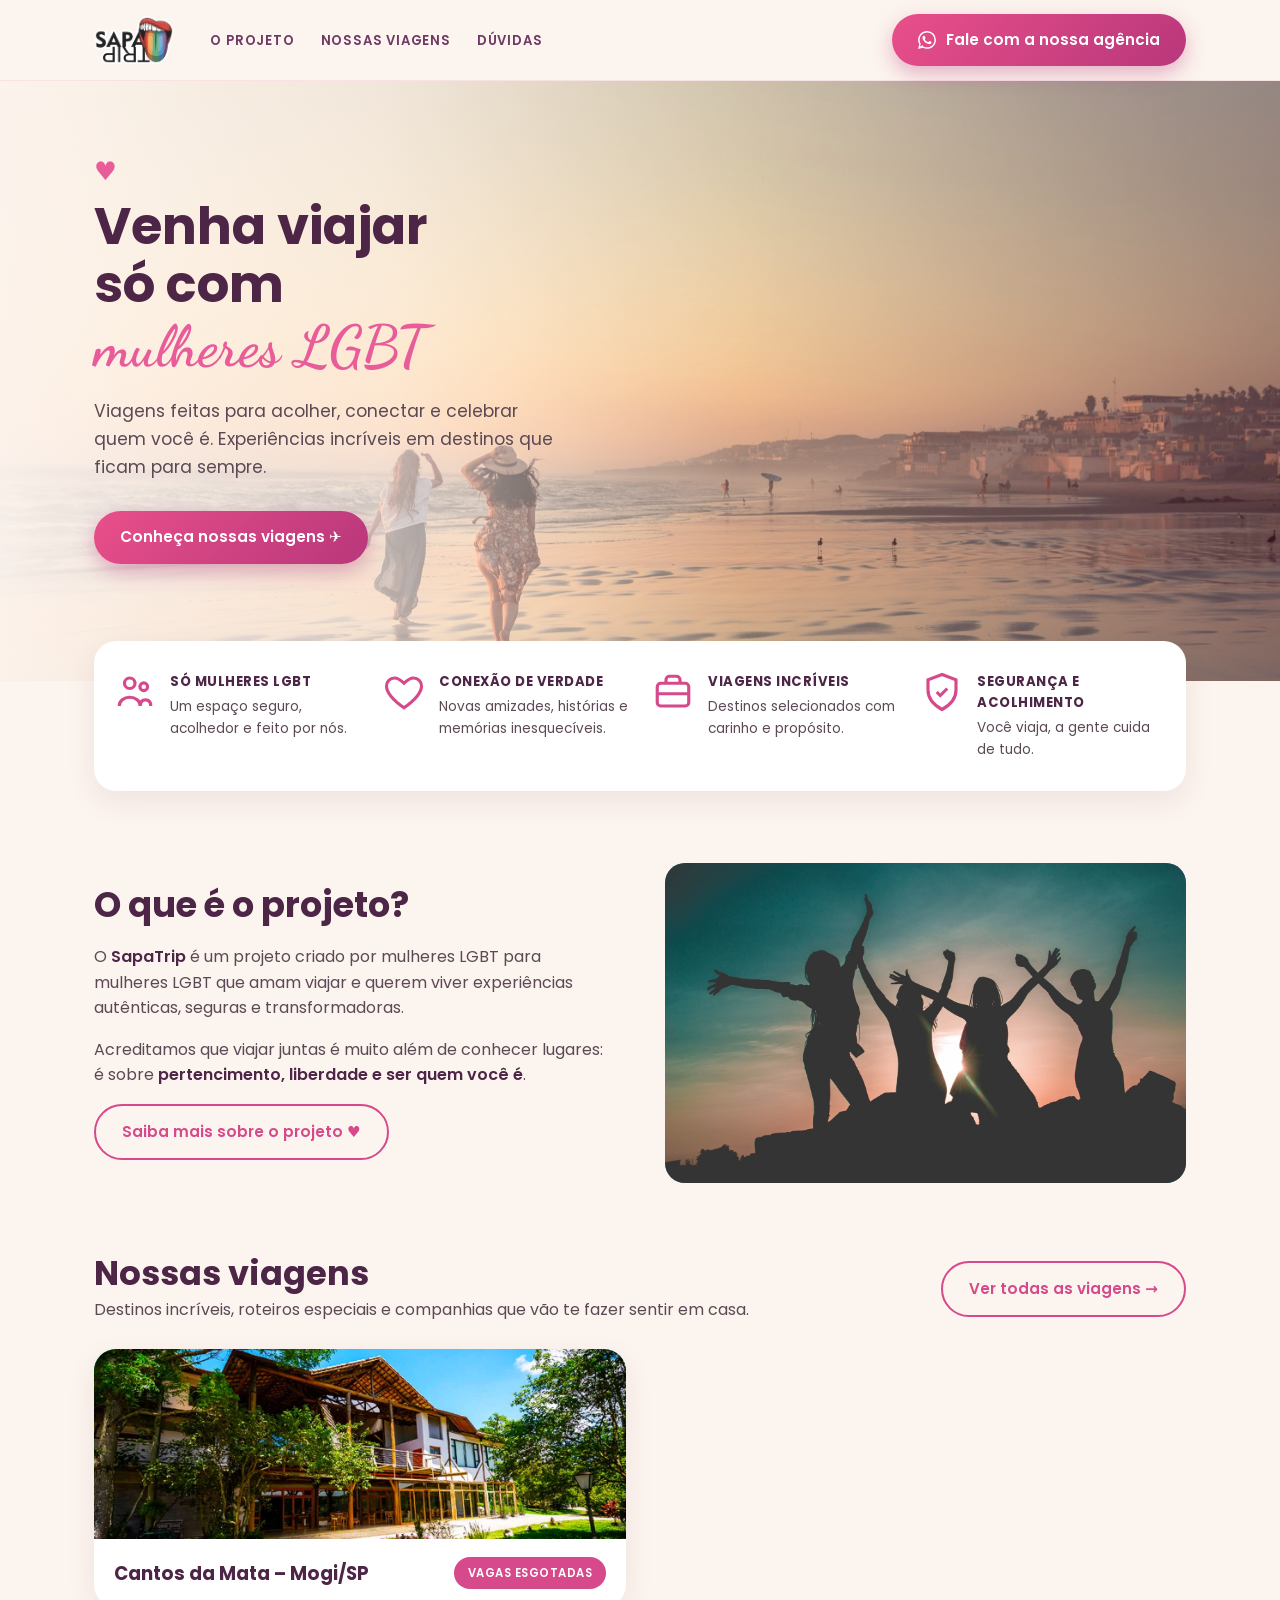
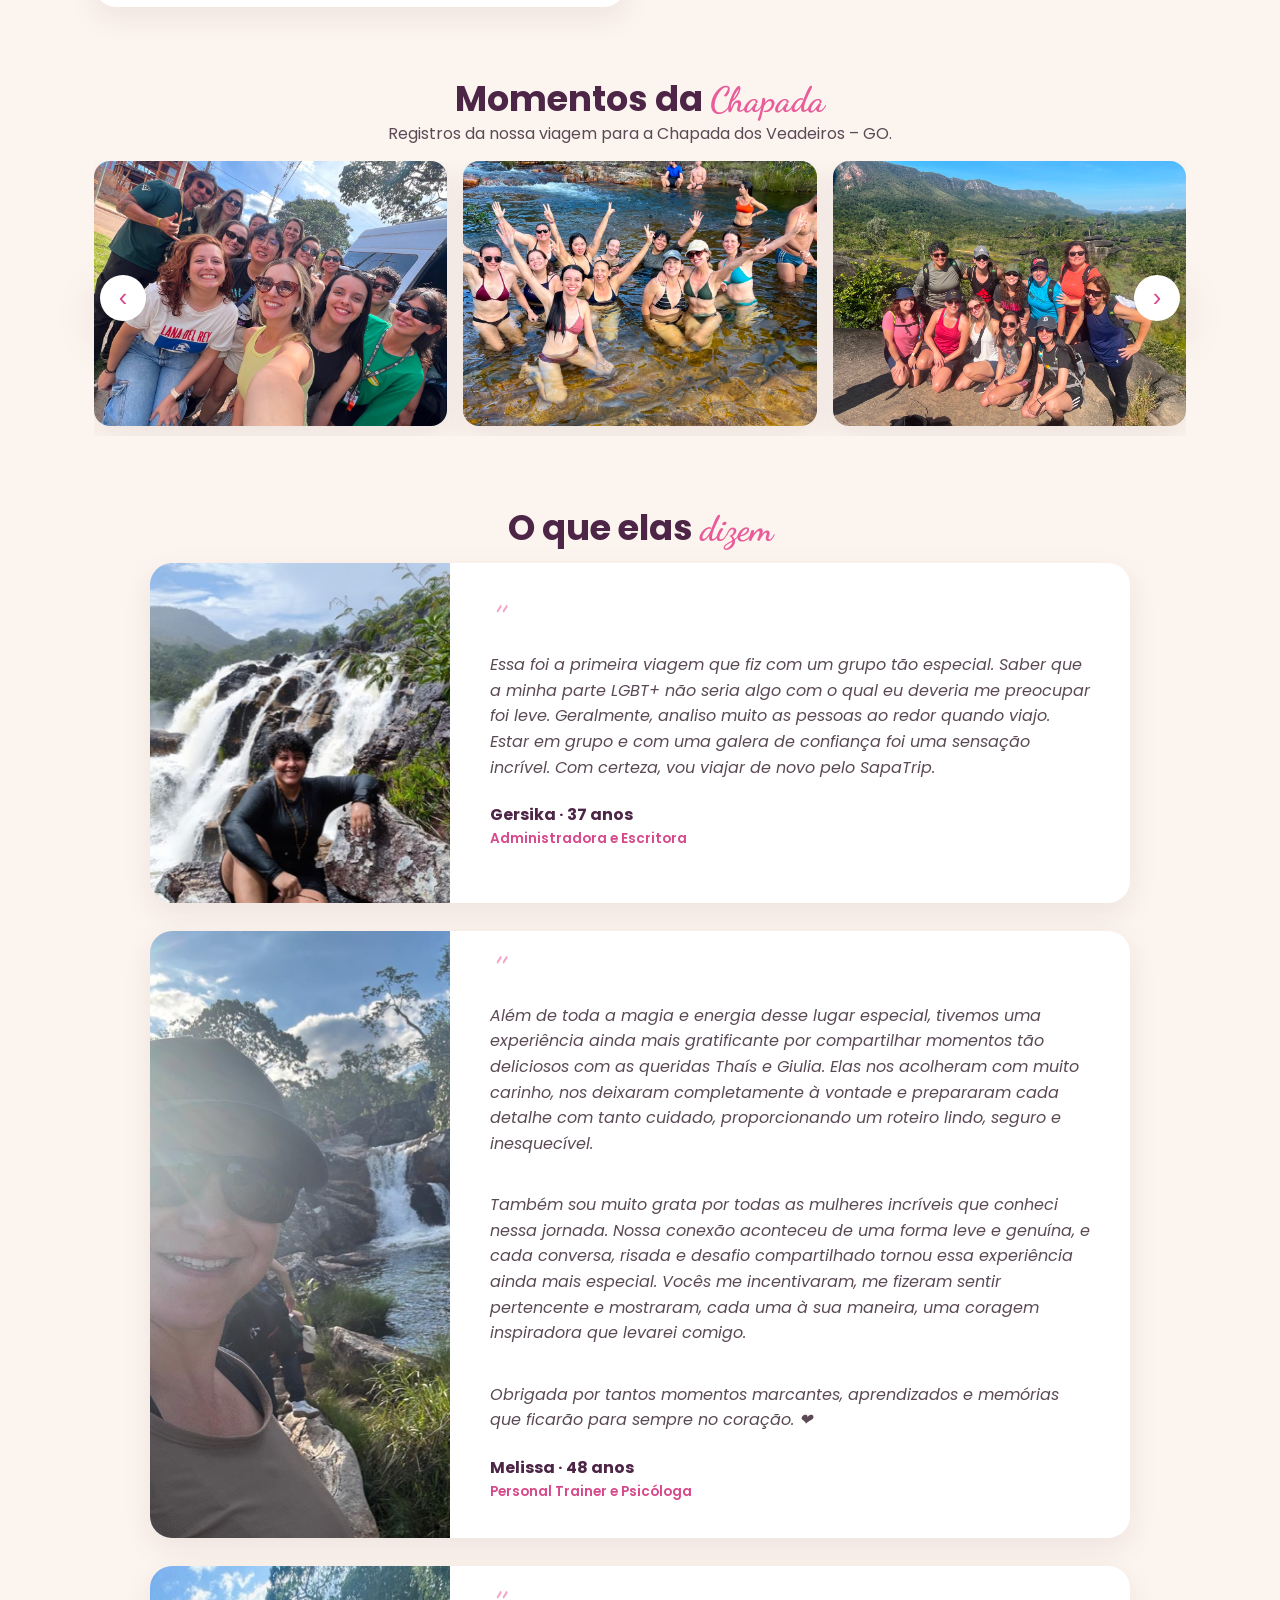
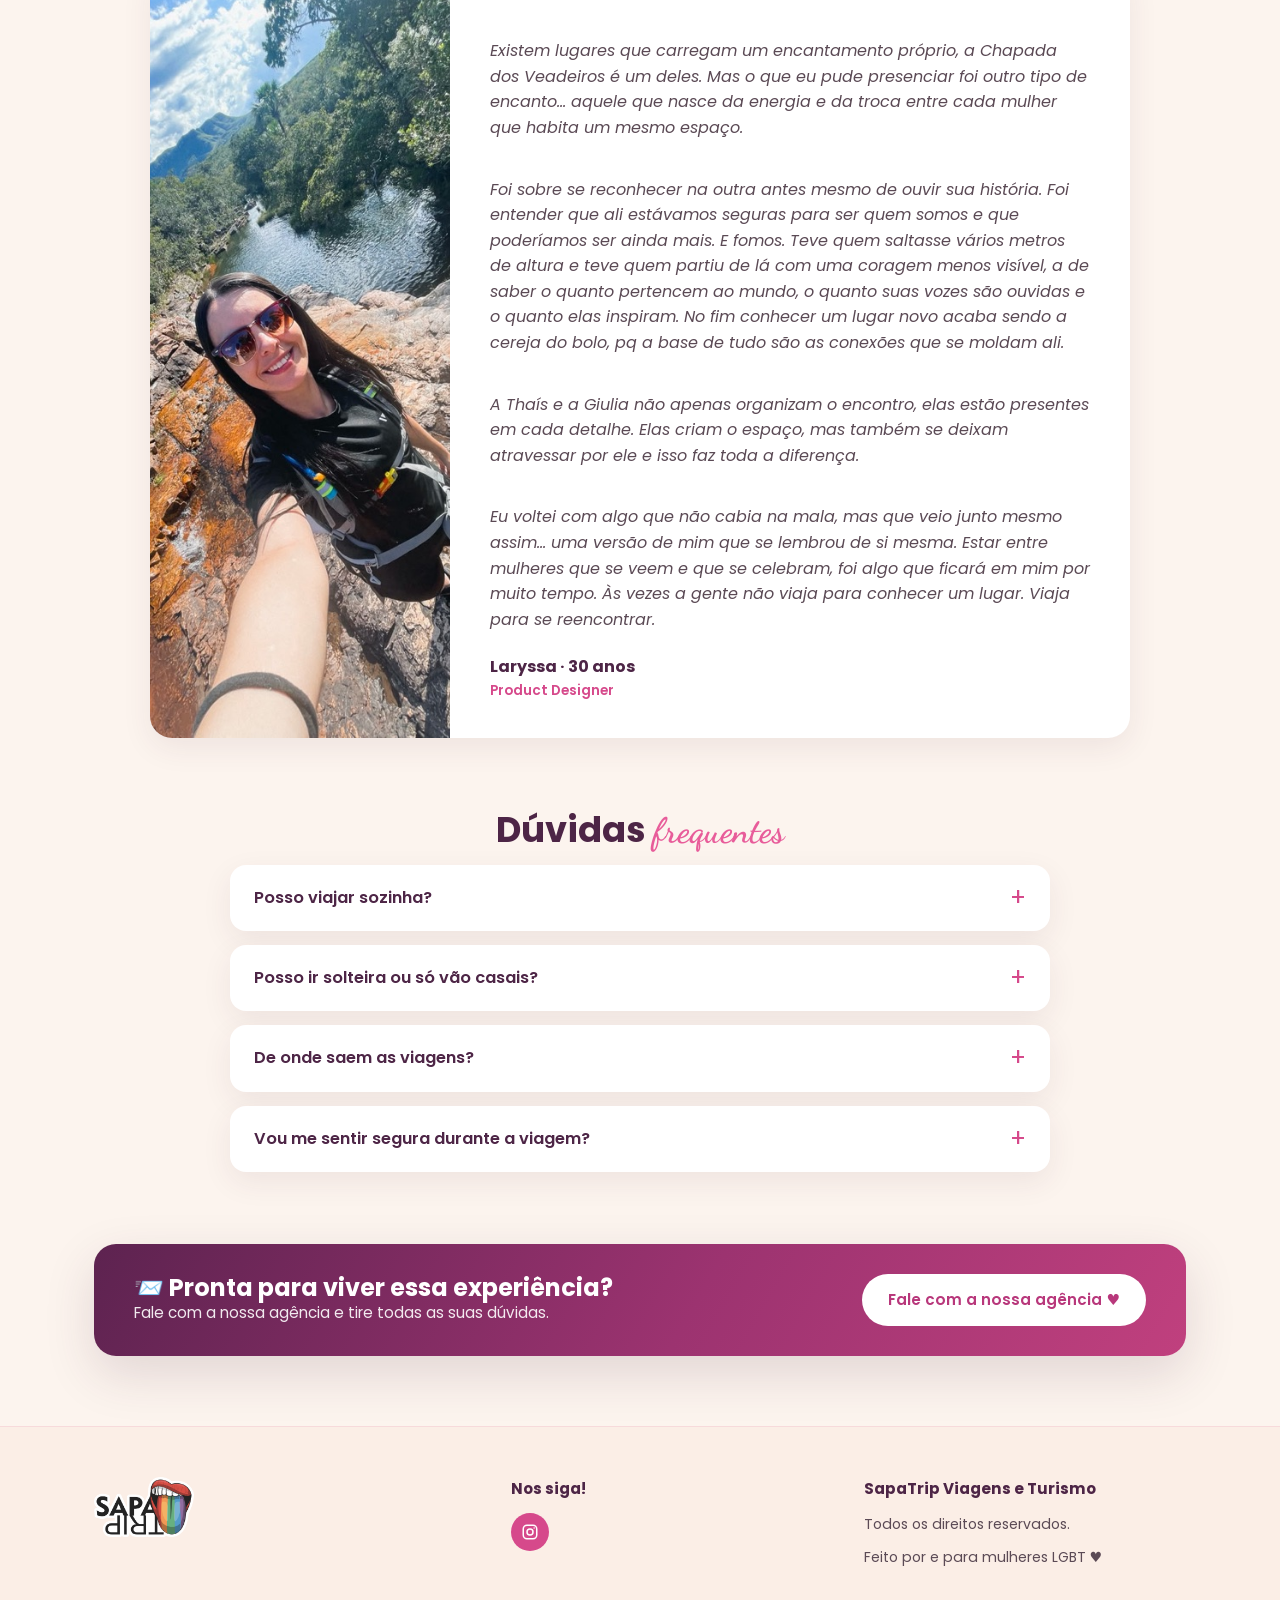
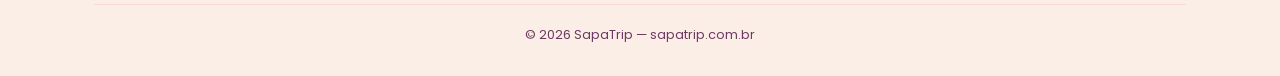
==== commit 1f6c506e: "Remove viagem Morro de São Paulo do site Co-Authored-By: Claude Sonnet 4.6 <noreply@anthropic.com>" ====
--- a/index.html
+++ b/index.html
@@ -108,13 +108,7 @@
             <span class="badge sold">Vagas esgotadas</span>
           </div>
         </a>
-        <a href="viagem-morro.html" class="trip-card">
-          <div class="photo"><img src="images/morro.jpg" alt="Praia de Morro de São Paulo"></div>
-          <div class="trip-body">
-            <h3>Morro de São Paulo - Bahia</h3>
-            <span class="badge few">Poucas vagas</span>
-          </div>
-        </a>
+
       </div>
     </div>
   </section>
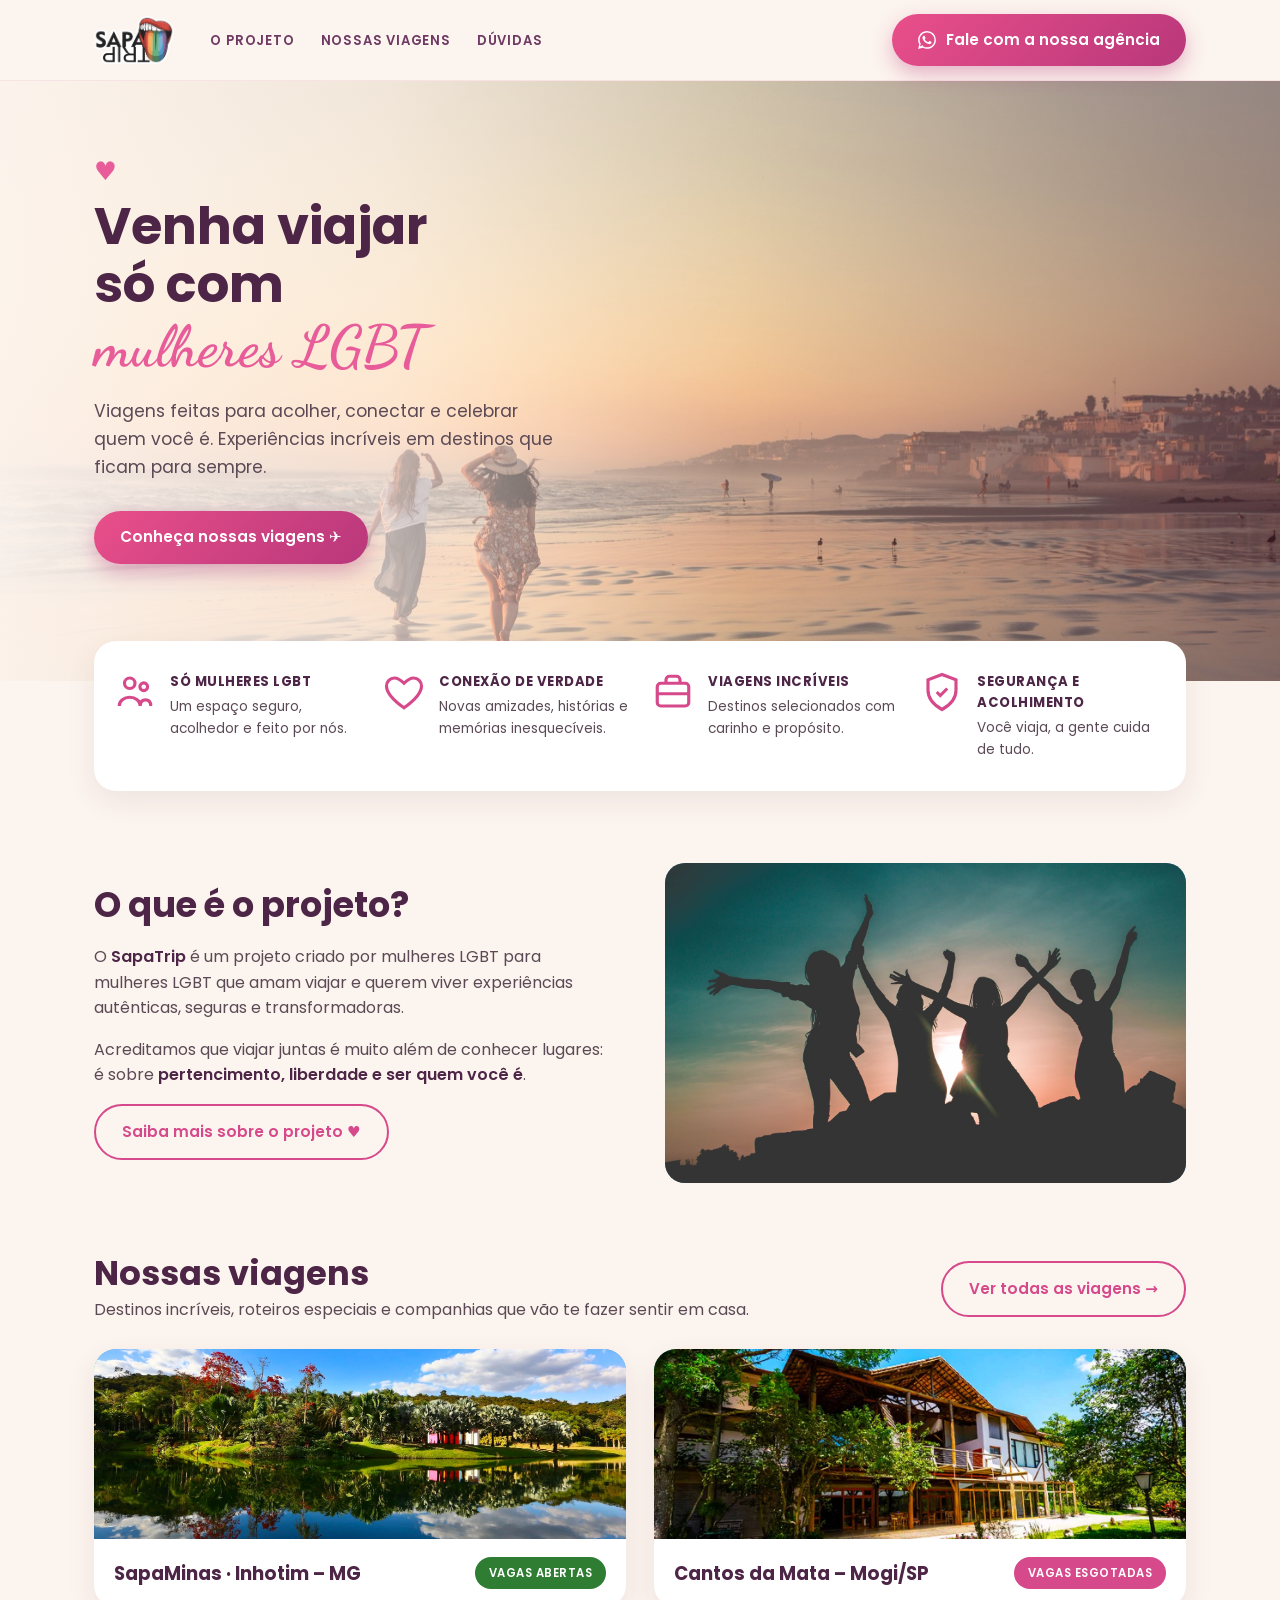
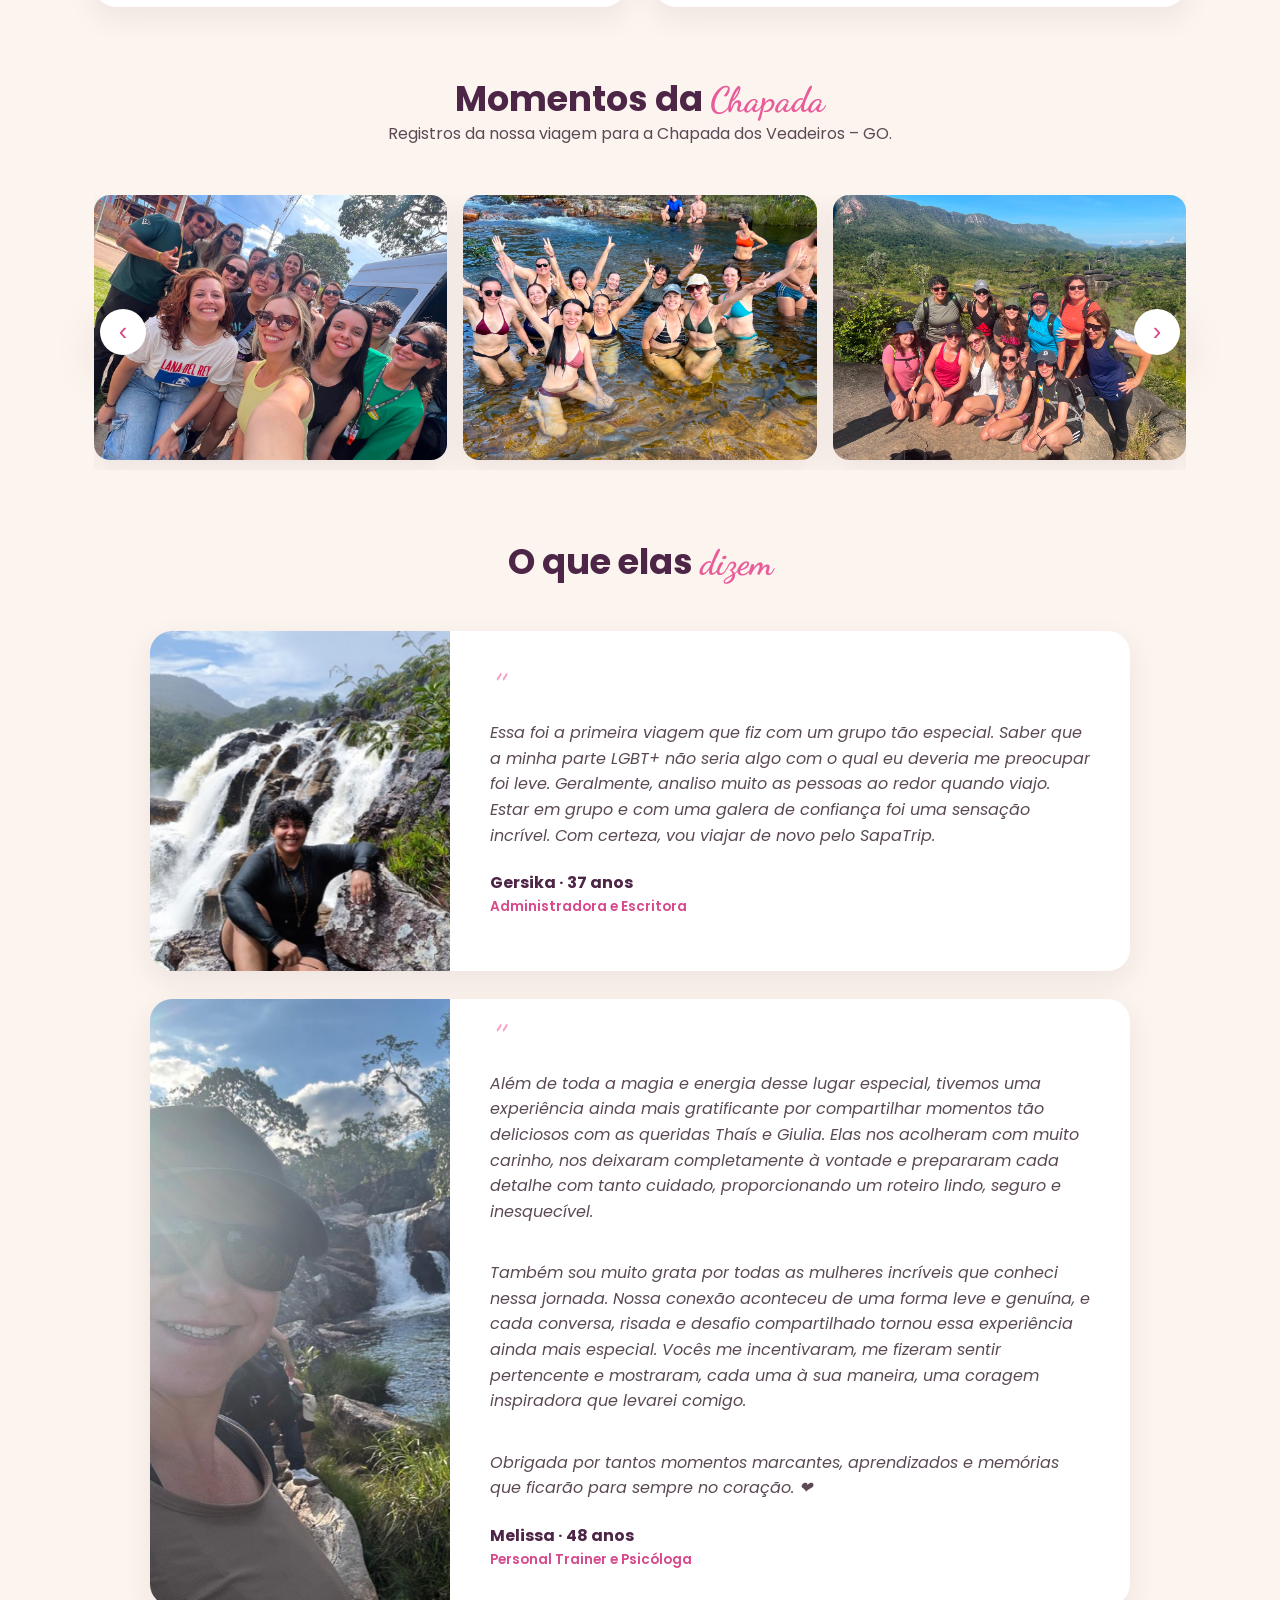
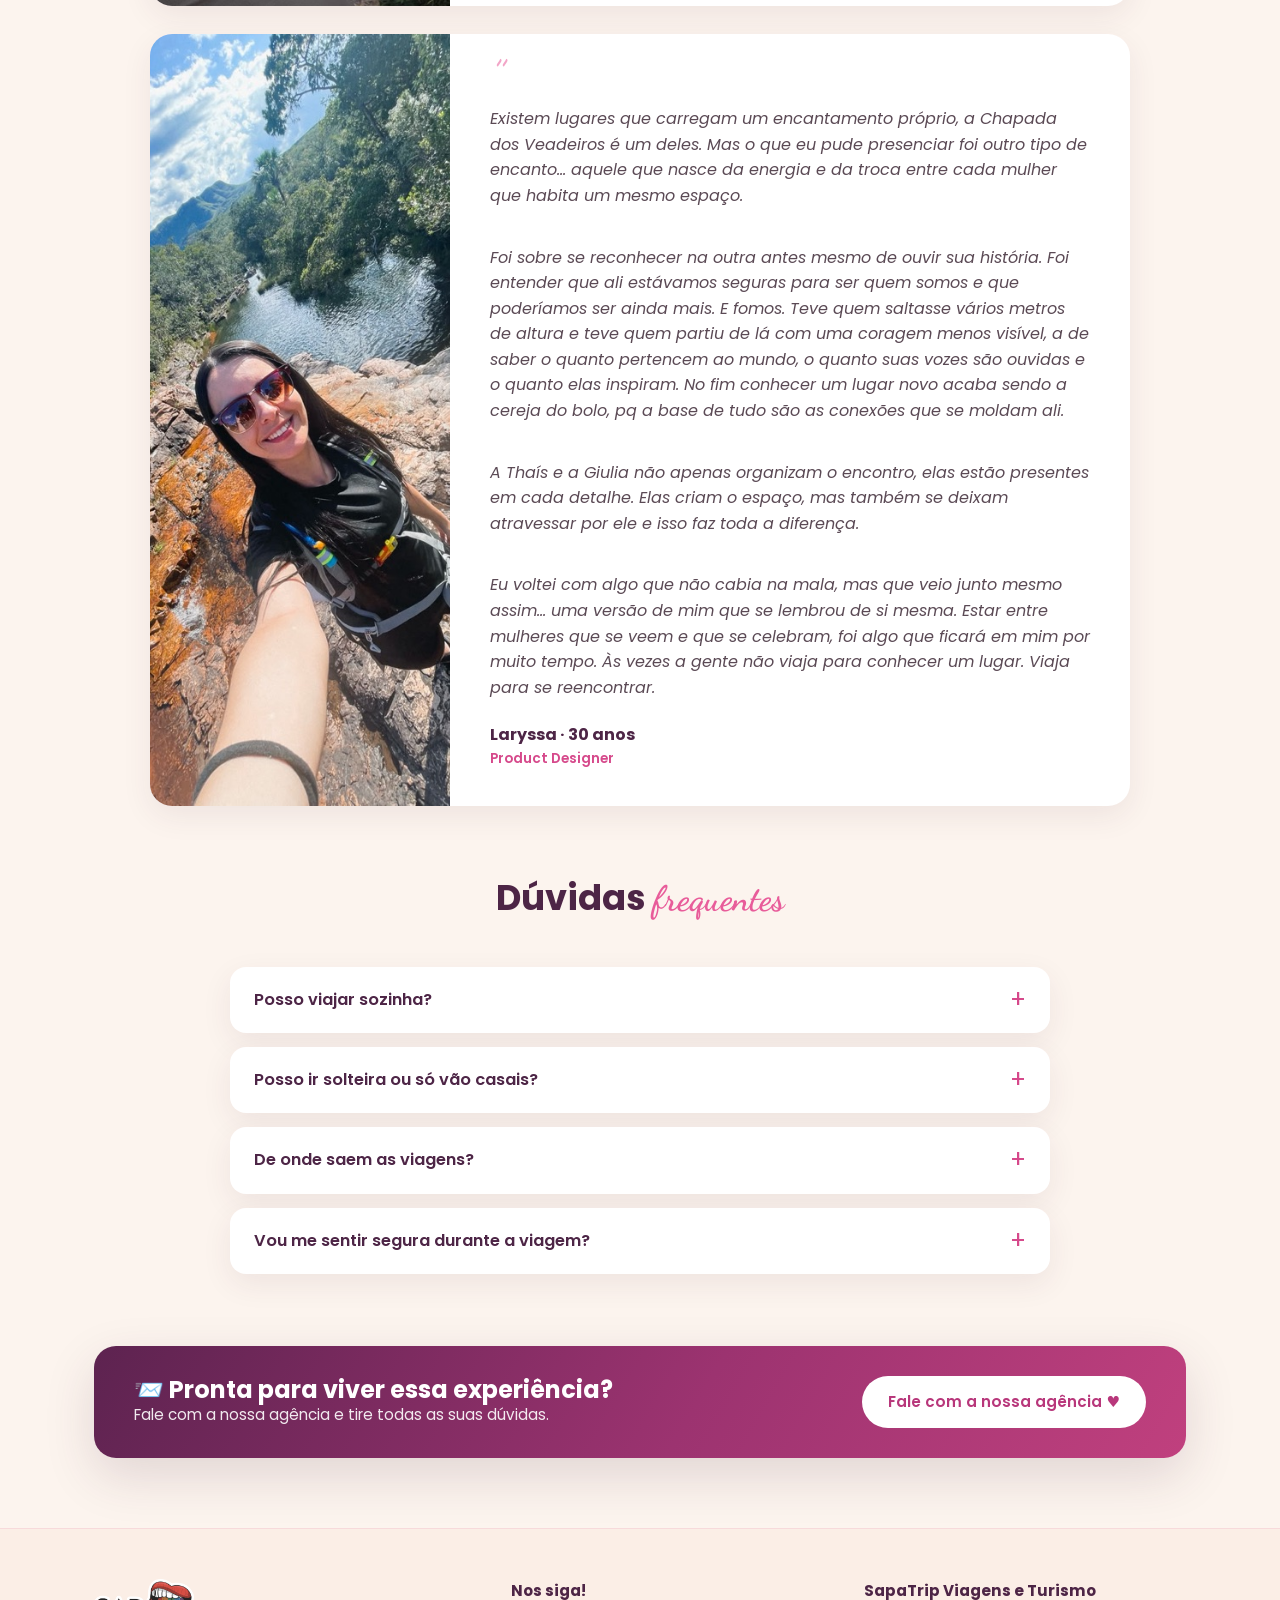
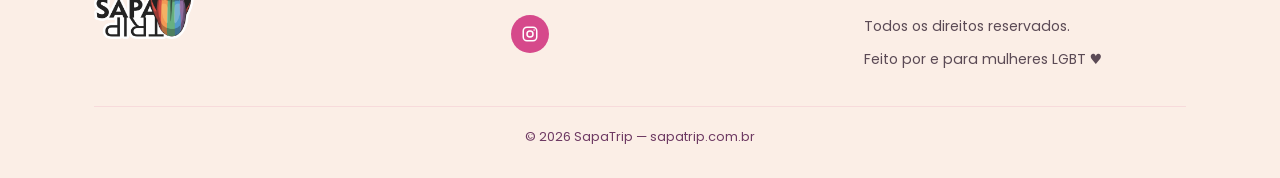
==== commit 99aba45e: "Adiciona viagem SapaMinas · Inhotim (out/2026) - Nova página viagem-minas-inhotim.html com roteiro c" ====
--- a/index.html
+++ b/index.html
@@ -101,6 +101,14 @@
       </div>
 
       <div class="trip-grid">
+        <a href="viagem-minas-inhotim.html" class="trip-card">
+          <div class="photo alt"><img src="images/minas/hero.jpg" alt="SapaMinas – Inhotim, Brumadinho/MG"></div>
+          <div class="trip-body">
+            <h3>SapaMinas · Inhotim – MG</h3>
+            <span class="badge open">Vagas abertas</span>
+          </div>
+        </a>
+
         <a href="viagem-mogi.html" class="trip-card">
           <div class="photo alt"><img src="images/cantos-da-mata.jpg" alt="Cantos da Mata – Mogi/SP"></div>
           <div class="trip-body">
--- a/styles.css
+++ b/styles.css
@@ -310,7 +310,7 @@
 .split p { margin-bottom: 16px; }
 .split .highlight { color: var(--purple); font-weight: 600; }
 
-.section-head { text-align: center; margin-bottom: 14px; }
+.section-head { text-align: center; margin-bottom: 48px; }
 .section-head h2 { font-size: 2.2rem; }
 .section-title-row {
   display: flex;
@@ -381,6 +381,7 @@
 .badge.sold   { background: var(--magenta); }
 .badge.few    { background: var(--orange); }
 .badge.done   { background: var(--pink-card); color: var(--magenta); border: 1px solid var(--magenta); }
+.badge.open   { background: #2e7d32; }
 
 /* ---------- Lista de próximas viagens (página viagens) ---------- */
 .trip-list { display: flex; flex-direction: column; gap: 22px; }
@@ -409,6 +410,7 @@
 .trip-tag.done { background: var(--magenta-deep); }
 .trip-tag.sold { background: var(--magenta); }
 .trip-tag.few  { background: var(--orange); }
+.trip-tag.open { background: #2e7d32; }
 .trip-row .trip-info { padding: 24px 26px 24px 0; }
 .trip-row .trip-place {
   display: flex; align-items: center; gap: 8px;
@@ -739,6 +741,12 @@
     url('images/mogi/hero.jpg'),
     var(--grad-photo);
 }
+.trip-hero.t-minas {
+  background-image:
+    linear-gradient(180deg, rgba(20,40,20,0.10) 0%, rgba(20,40,20,0.72) 100%),
+    url('images/minas/hero.jpg'),
+    var(--grad-photo);
+}
 .trip-hero-inner { padding-top: 60px; padding-bottom: 64px; color: #fff; }
 .trip-hero .eyebrow { color: #fff; opacity: .9; font-size: 1.4rem; }
 .trip-hero h1 { color: #fff; font-size: 3.4rem; margin: 6px 0 14px; }
@@ -784,6 +792,37 @@
   gap: 26px;
   max-width: 920px;
   margin: 0 auto;
+}
+.highlight-item {
+  text-align: center;
+  display: flex;
+  flex-direction: column;
+  align-items: center;
+  gap: 12px;
+}
+.highlight-img {
+  width: 160px;
+  height: 160px;
+  border-radius: 50%;
+  overflow: hidden;
+  border: 4px solid #fff;
+  box-shadow: var(--shadow);
+  flex-shrink: 0;
+}
+.highlight-img img {
+  width: 100%;
+  height: 100%;
+  object-fit: cover;
+}
+.highlight-item h4 {
+  font-size: 1rem;
+  margin: 0;
+  color: var(--purple);
+}
+.highlight-item p {
+  font-size: .9rem;
+  color: var(--text-muted);
+  margin: 0;
 }
 .hl-card { text-align: center; }
 .hl-card img {
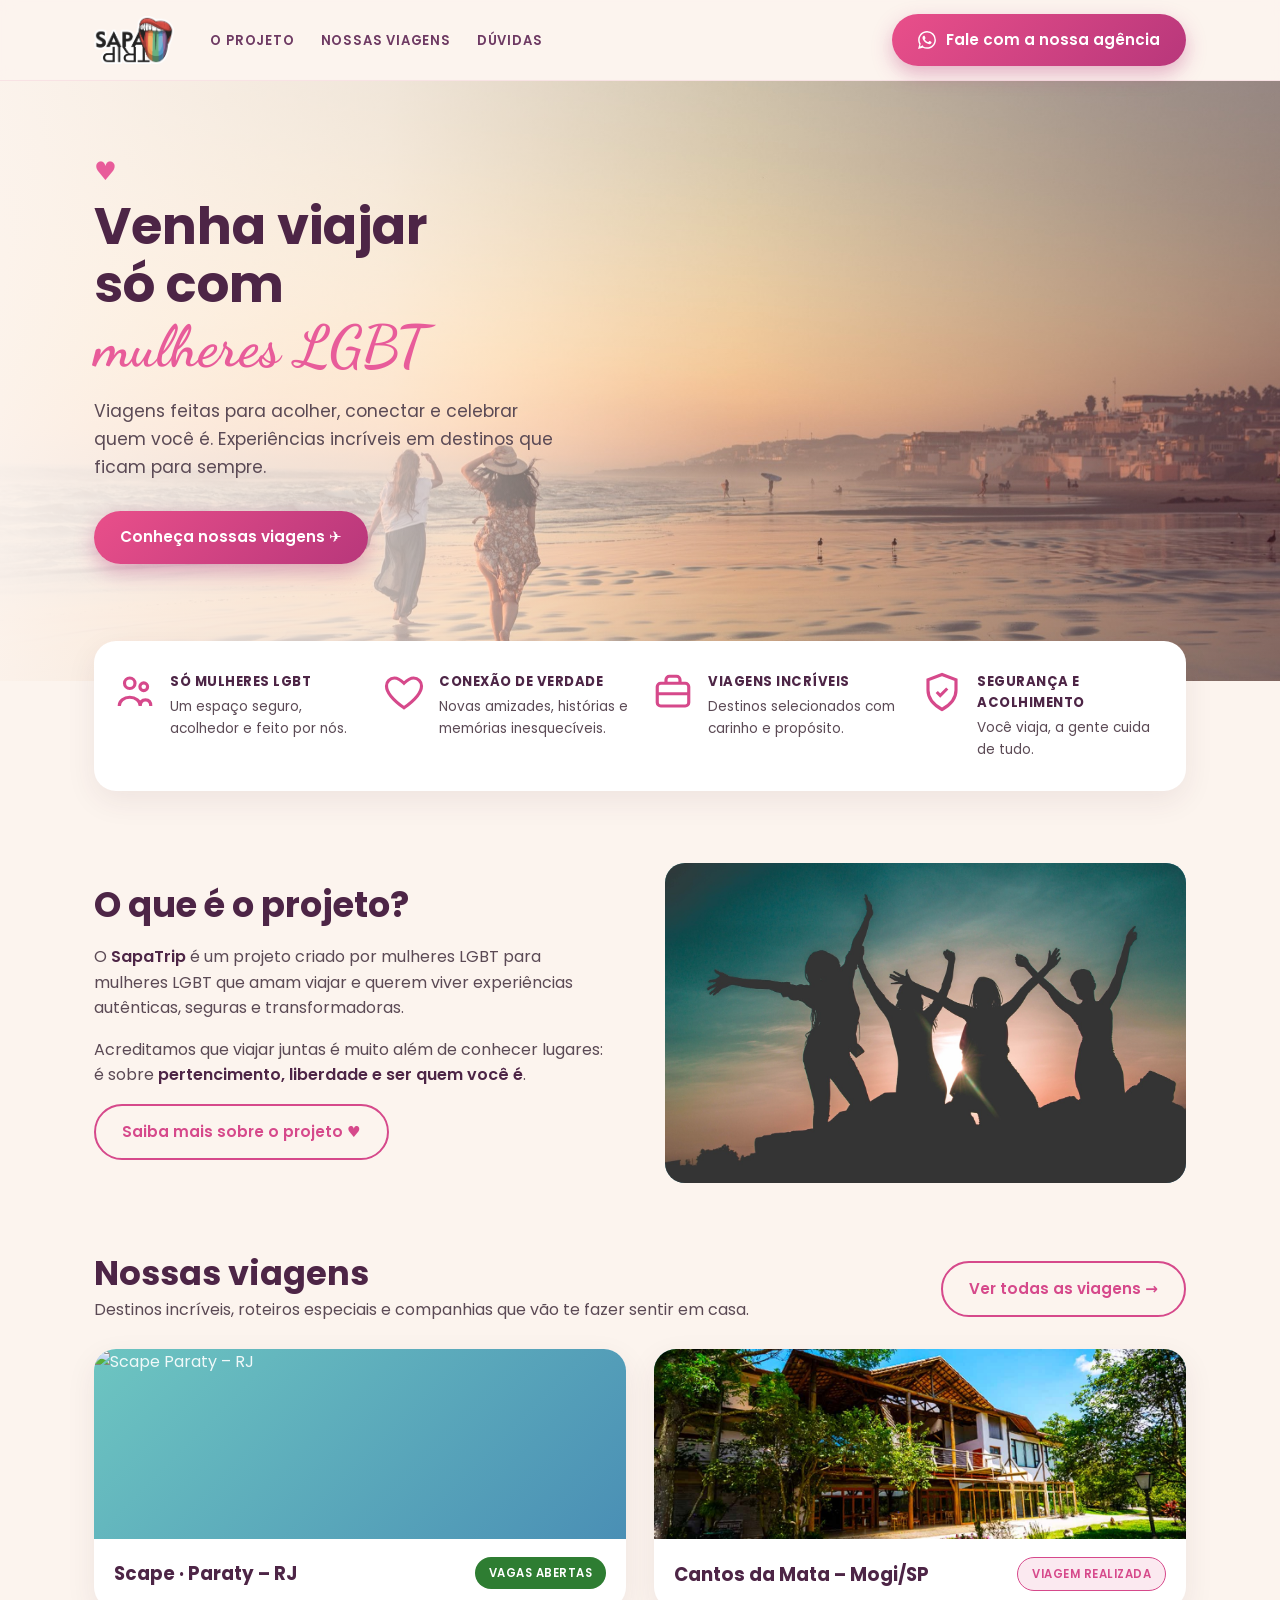
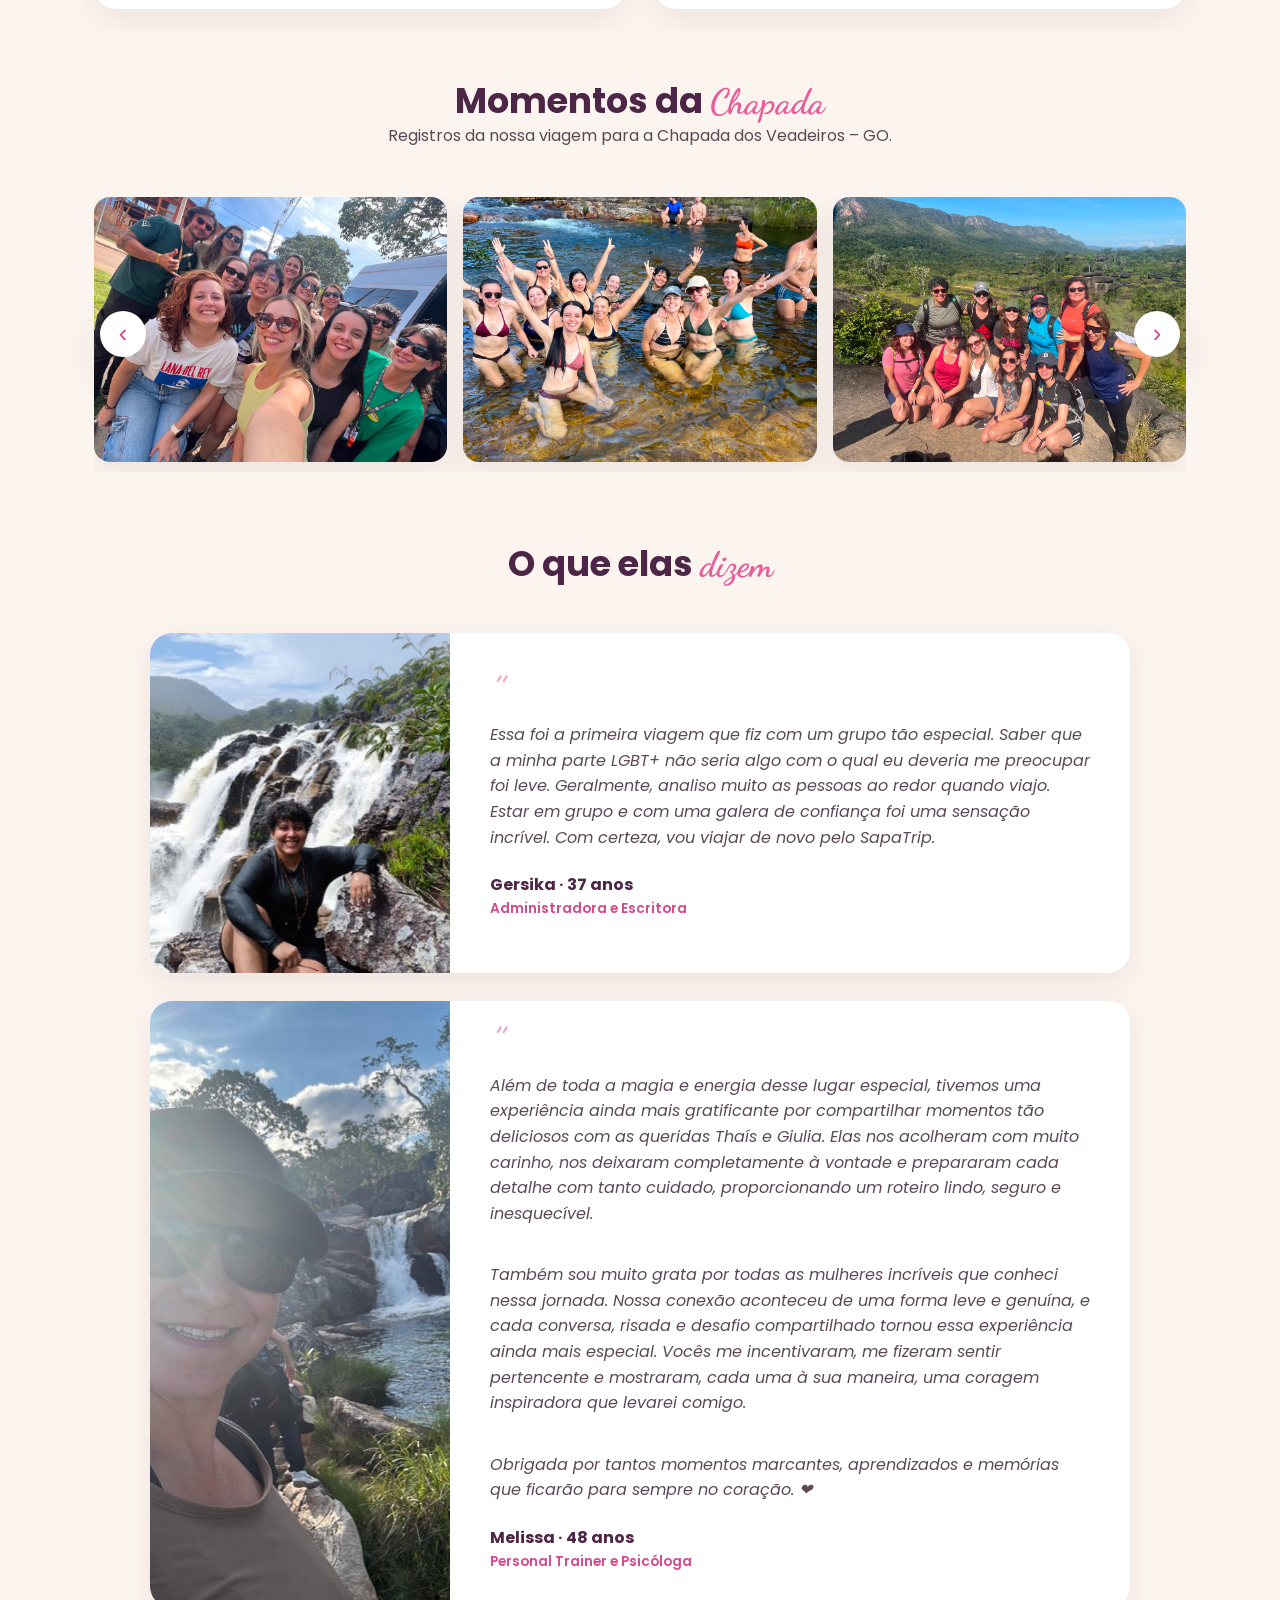
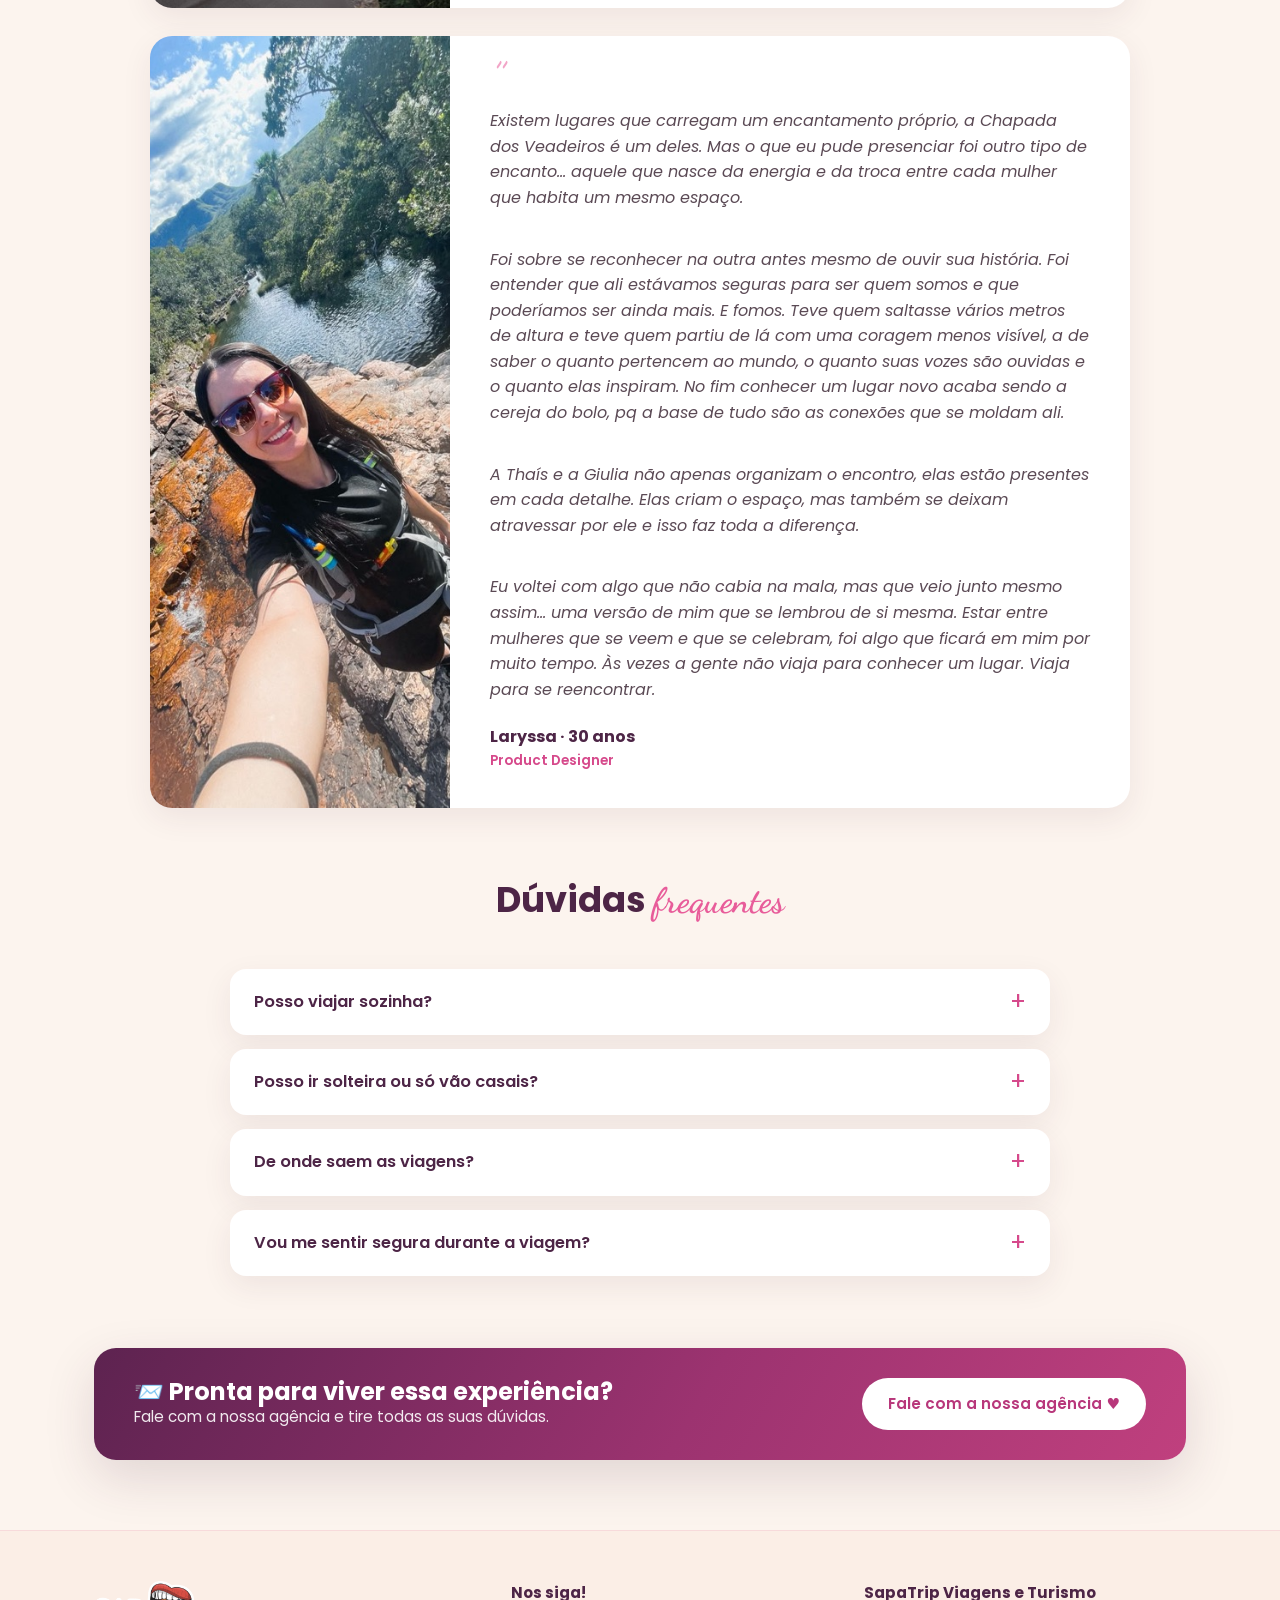
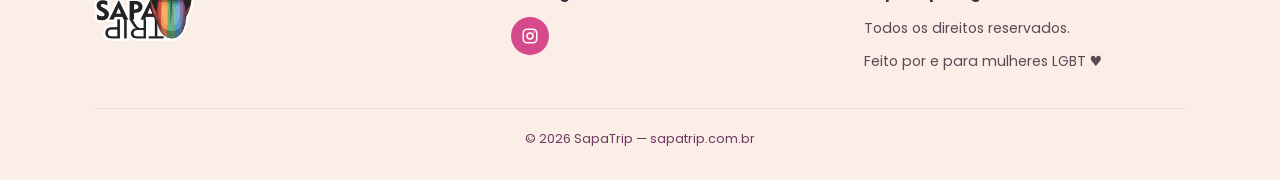
==== commit a923e5d5: "Atualiza homepage: substitui Inhotim por Paraty no grid de viagens - Troca card de SapaMinas/Inhotim" ====
--- a/index.html
+++ b/index.html
@@ -101,10 +101,10 @@
       </div>
 
       <div class="trip-grid">
-        <a href="viagem-minas-inhotim.html" class="trip-card">
-          <div class="photo alt"><img src="images/minas/hero.jpg" alt="SapaMinas – Inhotim, Brumadinho/MG"></div>
+        <a href="viagem-paraty.html" class="trip-card">
+          <div class="photo alt"><img src="images/paraty/hero.jpg" alt="Scape Paraty – RJ"></div>
           <div class="trip-body">
-            <h3>SapaMinas · Inhotim – MG</h3>
+            <h3>Scape · Paraty – RJ</h3>
             <span class="badge open">Vagas abertas</span>
           </div>
         </a>
@@ -113,7 +113,7 @@
           <div class="photo alt"><img src="images/cantos-da-mata.jpg" alt="Cantos da Mata – Mogi/SP"></div>
           <div class="trip-body">
             <h3>Cantos da Mata – Mogi/SP</h3>
-            <span class="badge sold">Vagas esgotadas</span>
+            <span class="badge done">Viagem realizada</span>
           </div>
         </a>
 
--- a/styles.css
+++ b/styles.css
@@ -408,7 +408,7 @@
   border-radius: 0 8px 8px 0;
 }
 .trip-tag.done { background: var(--magenta-deep); }
-.trip-tag.sold { background: var(--magenta); }
+.trip-tag.sold { background: var(--orange); }
 .trip-tag.few  { background: var(--orange); }
 .trip-tag.open { background: #2e7d32; }
 .trip-row .trip-info { padding: 24px 26px 24px 0; }
@@ -745,6 +745,12 @@
   background-image:
     linear-gradient(180deg, rgba(20,40,20,0.10) 0%, rgba(20,40,20,0.72) 100%),
     url('images/minas/hero.jpg'),
+    var(--grad-photo);
+}
+.trip-hero.t-paraty {
+  background-image:
+    linear-gradient(180deg, rgba(10,30,50,0.10) 0%, rgba(10,30,50,0.72) 100%),
+    url('images/paraty/hero.jpg'),
     var(--grad-photo);
 }
 .trip-hero-inner { padding-top: 60px; padding-bottom: 64px; color: #fff; }
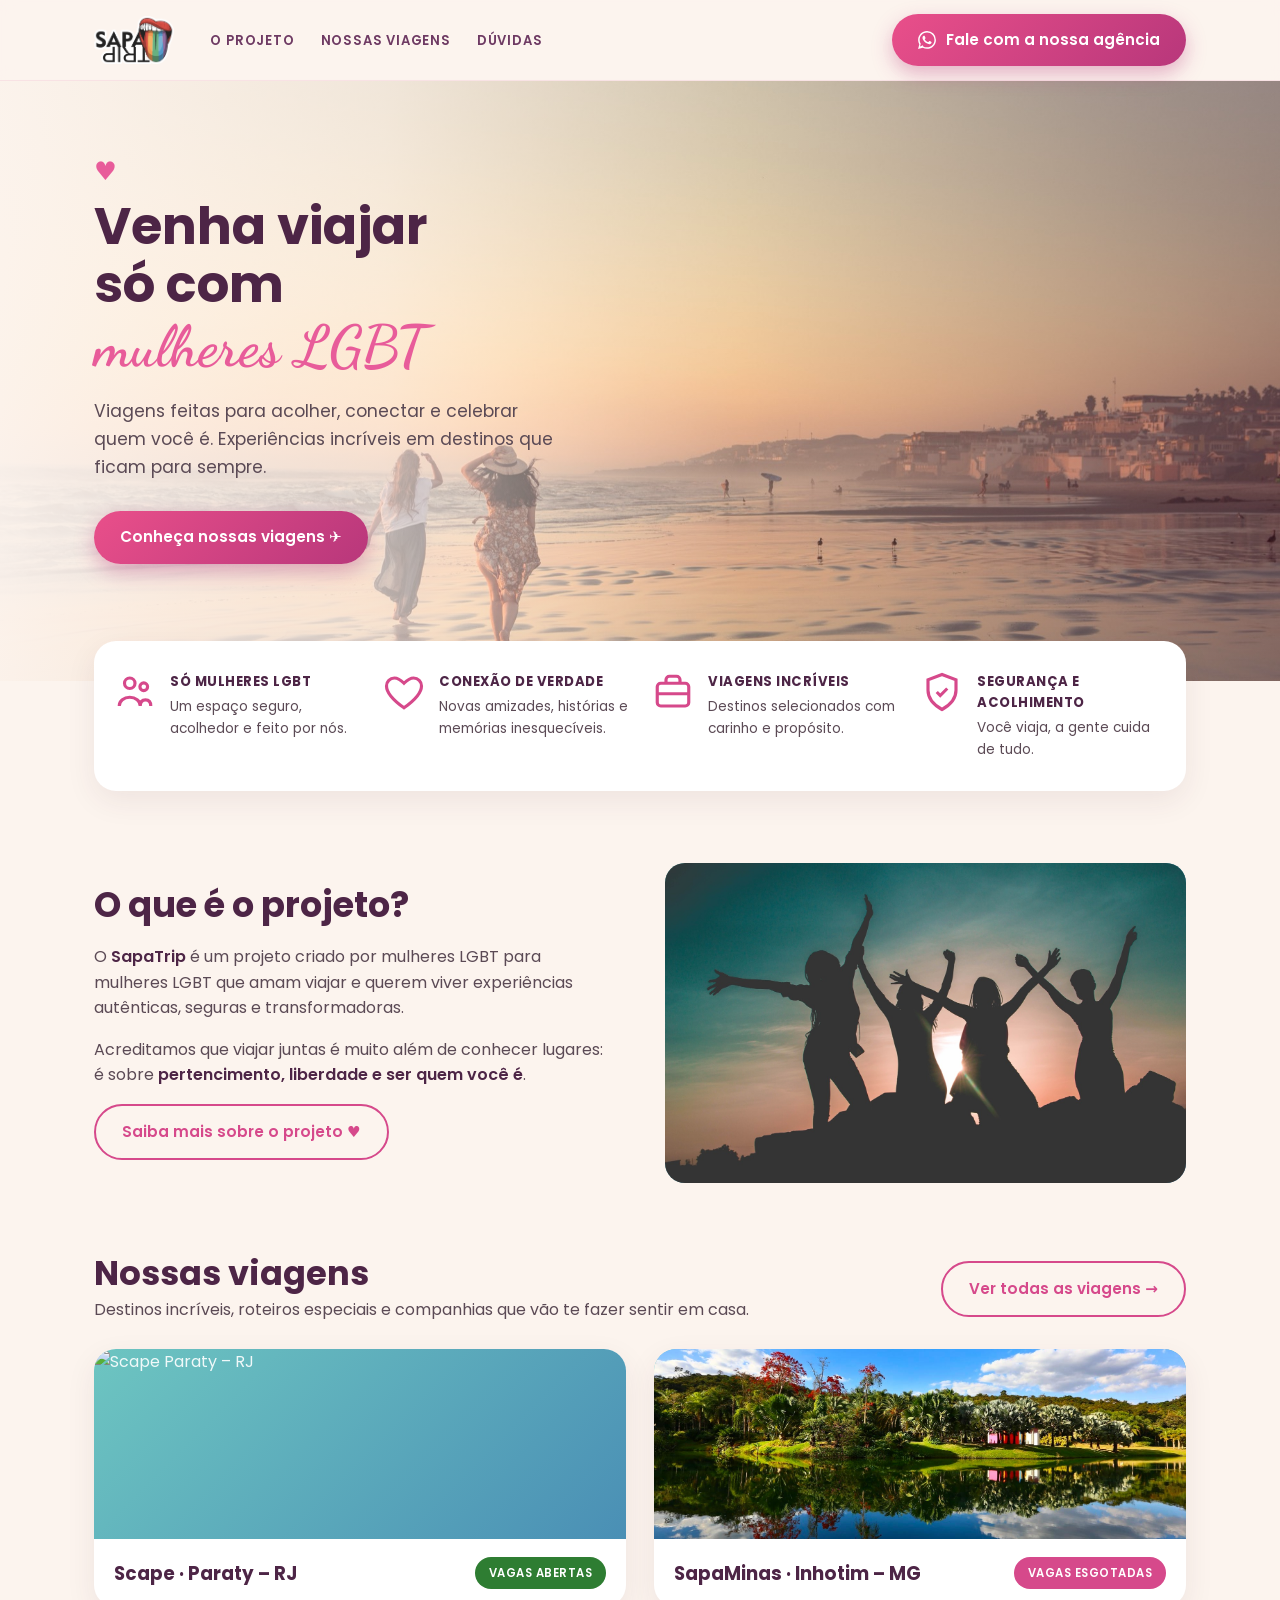
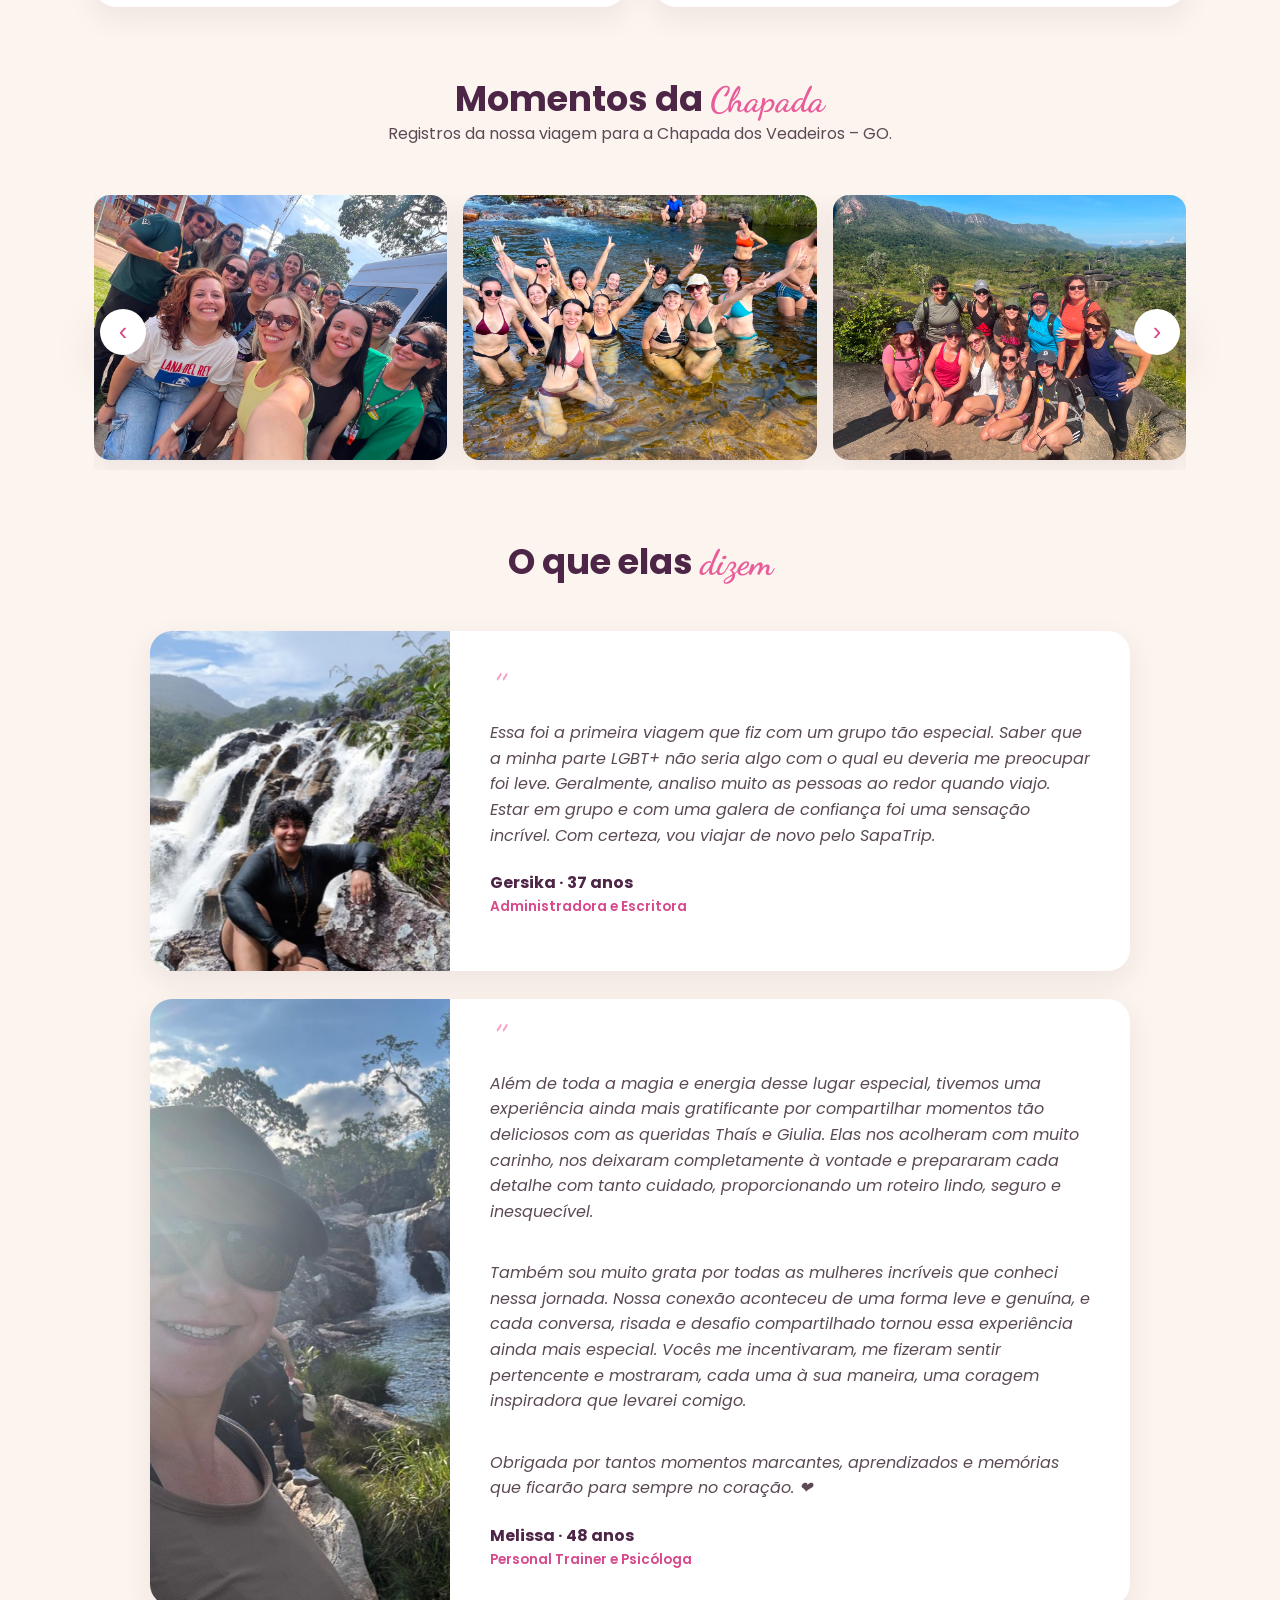
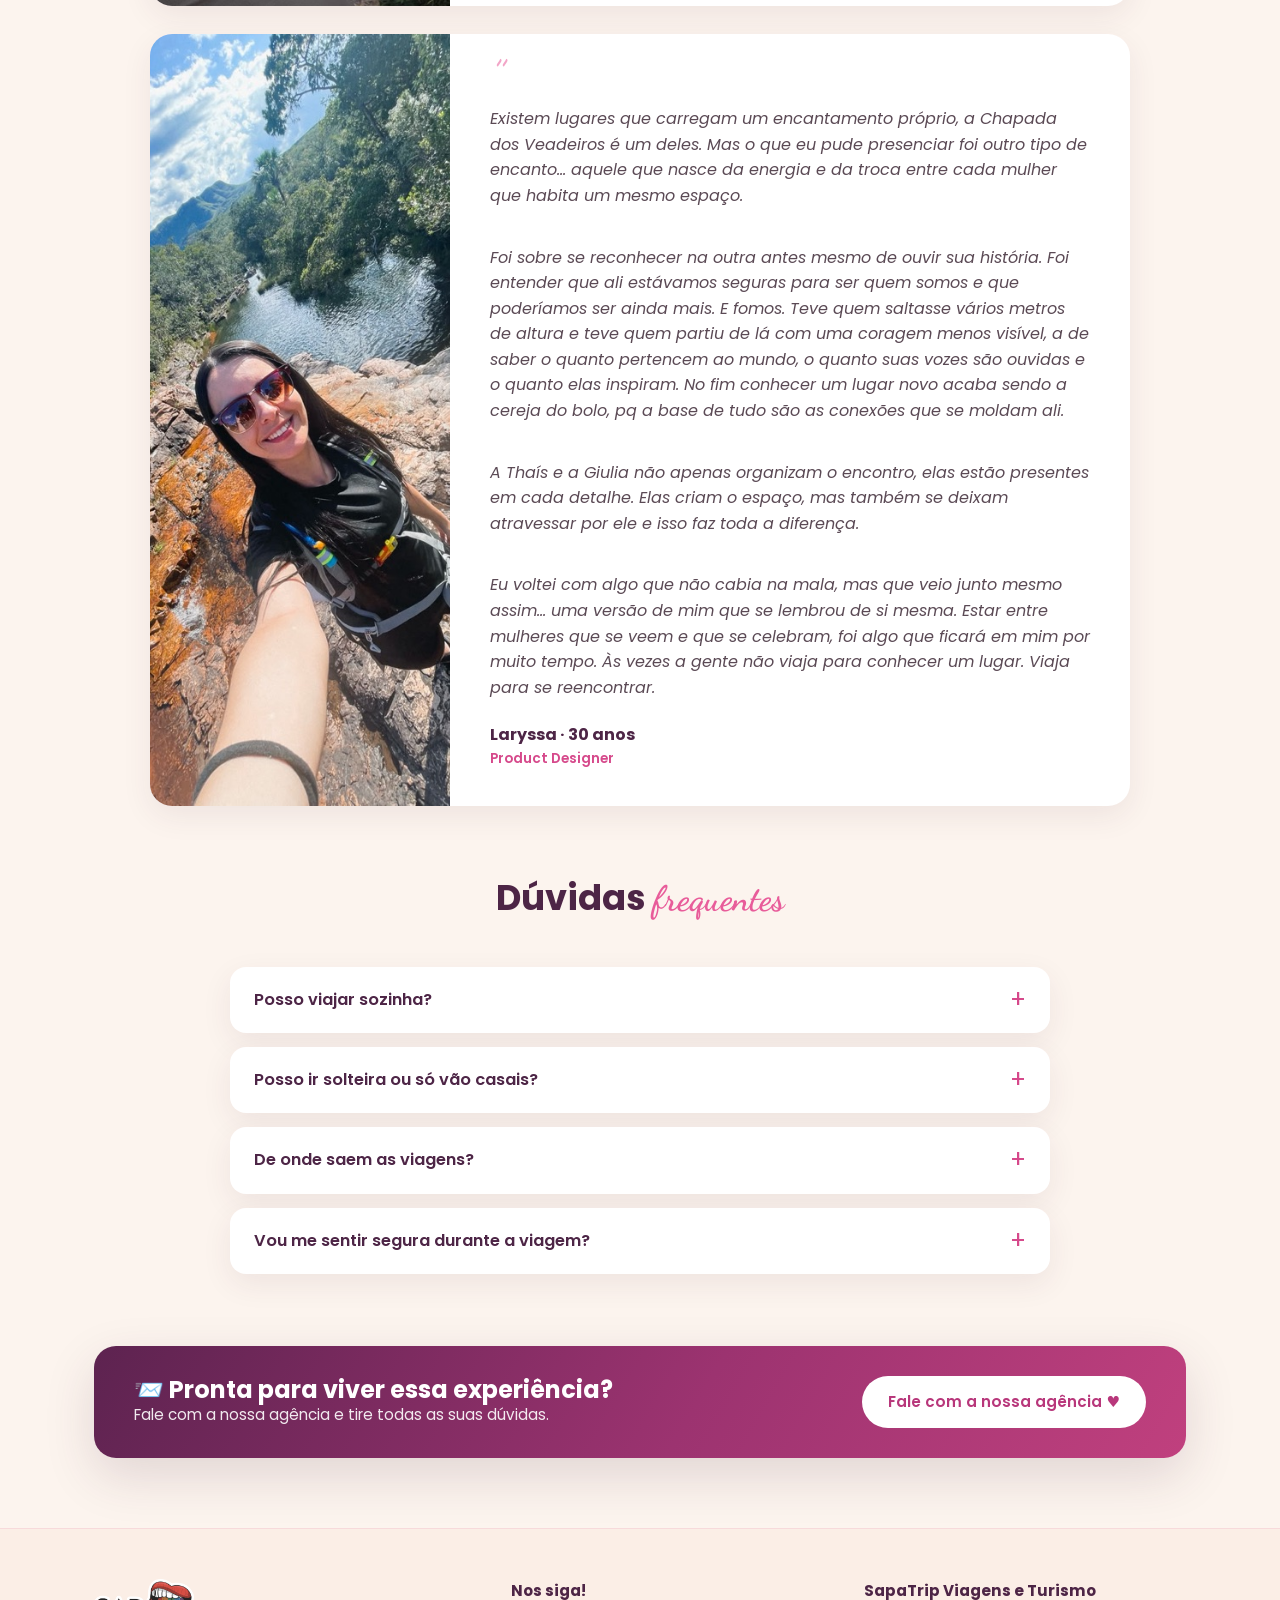
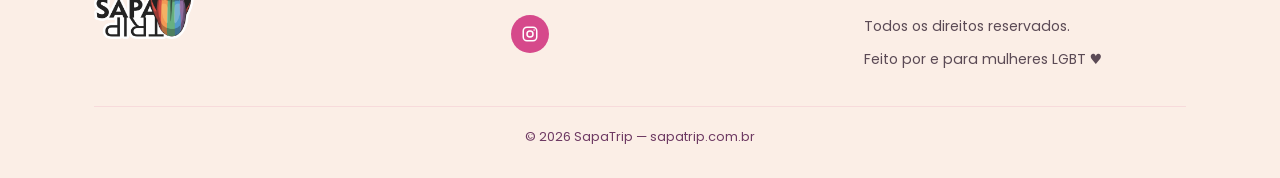
==== commit 192f54c0: "Homepage: troca Mogi por Inhotim (vagas esgotadas) no grid Co-Authored-By: Claude Sonnet 4.6 <norepl" ====
--- a/index.html
+++ b/index.html
@@ -109,11 +109,11 @@
           </div>
         </a>
 
-        <a href="viagem-mogi.html" class="trip-card">
-          <div class="photo alt"><img src="images/cantos-da-mata.jpg" alt="Cantos da Mata – Mogi/SP"></div>
+        <a href="viagem-minas-inhotim.html" class="trip-card">
+          <div class="photo alt"><img src="images/minas/hero.jpg" alt="SapaMinas – Inhotim, Brumadinho/MG"></div>
           <div class="trip-body">
-            <h3>Cantos da Mata – Mogi/SP</h3>
-            <span class="badge done">Viagem realizada</span>
+            <h3>SapaMinas · Inhotim – MG</h3>
+            <span class="badge sold">Vagas esgotadas</span>
           </div>
         </a>
 
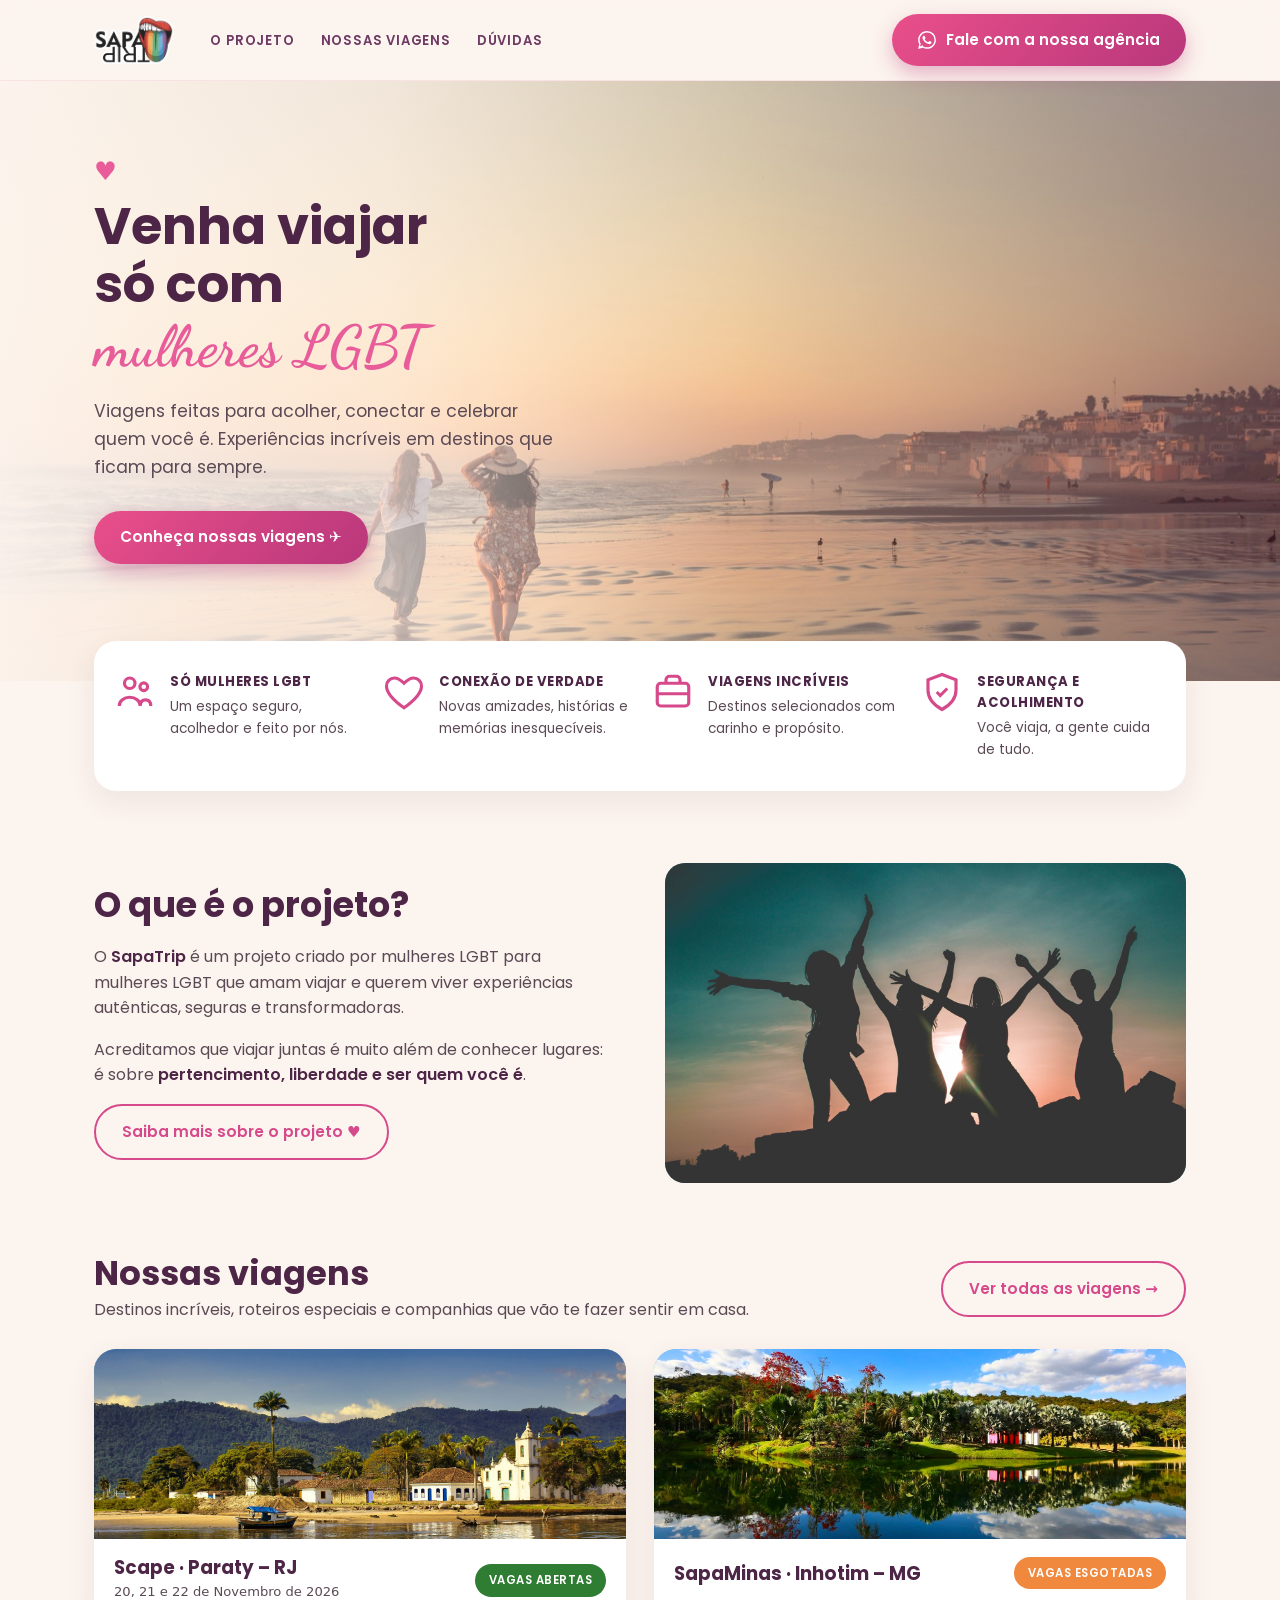
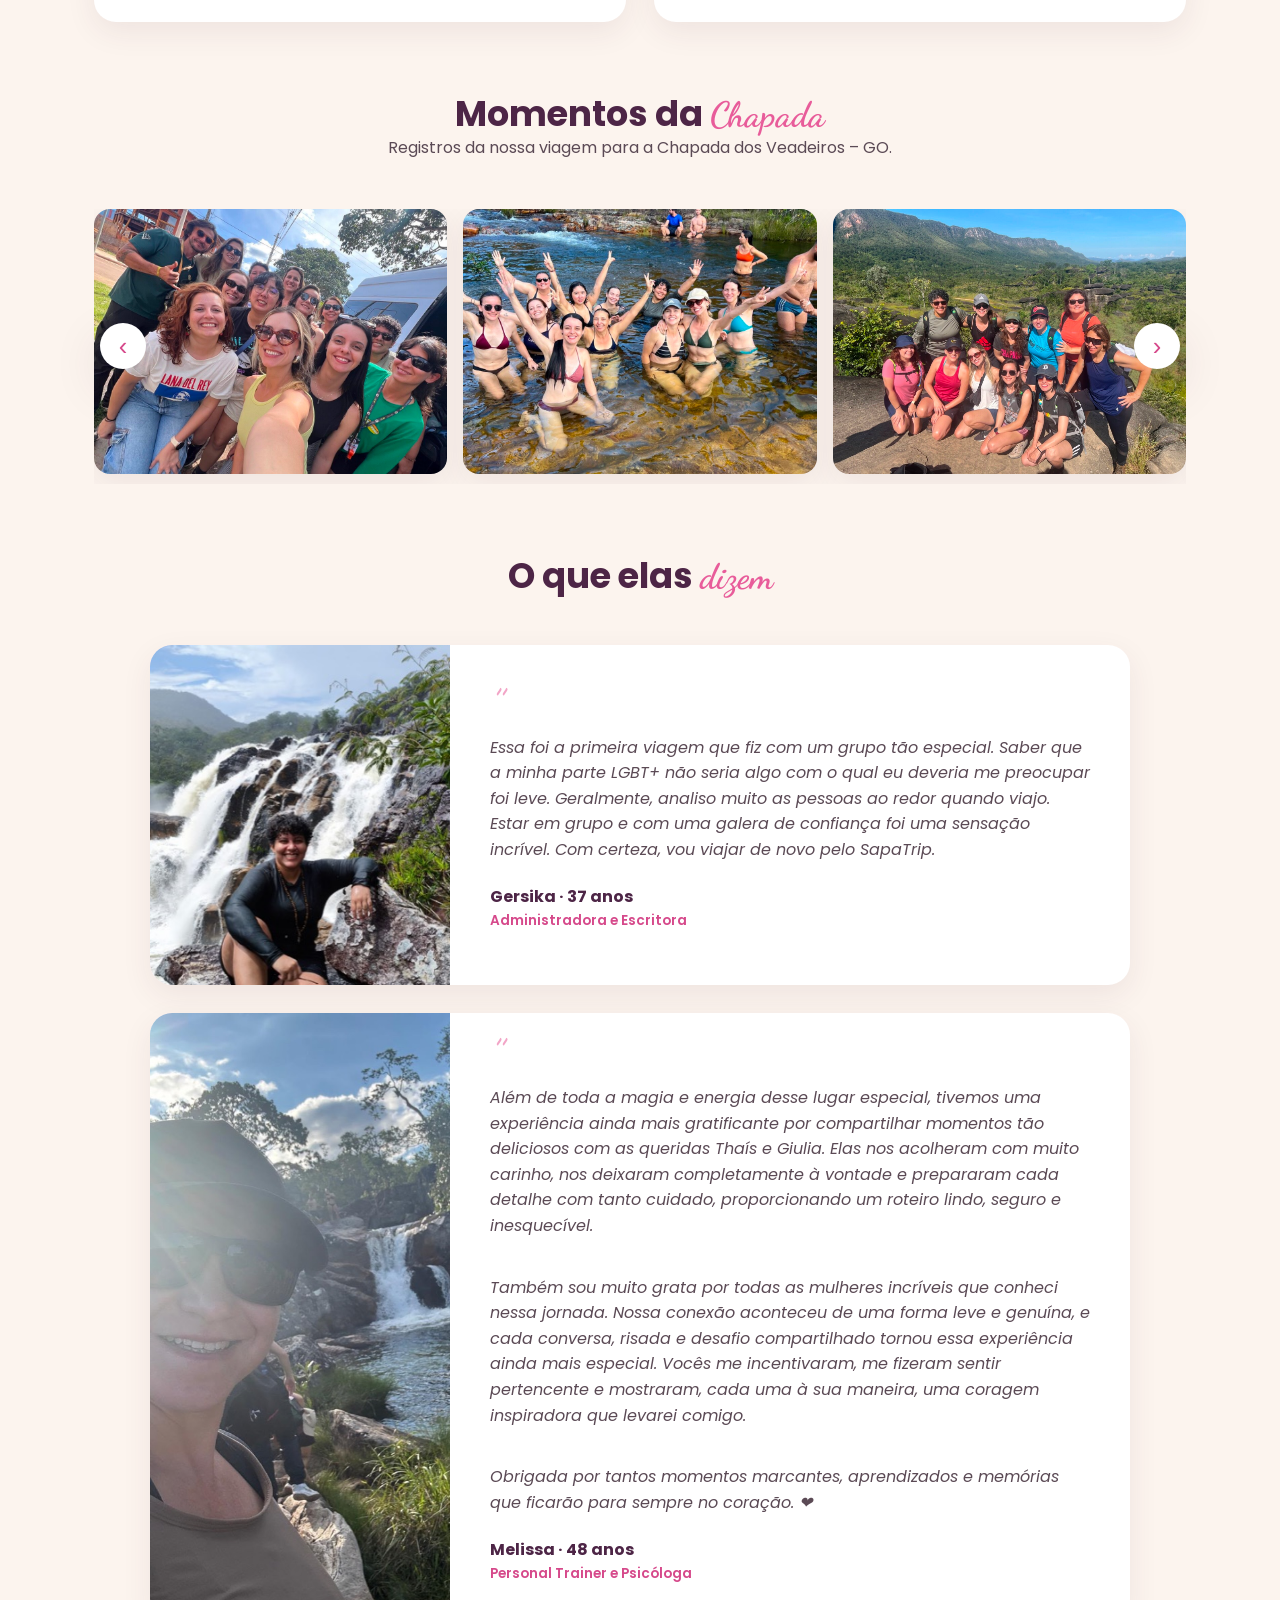
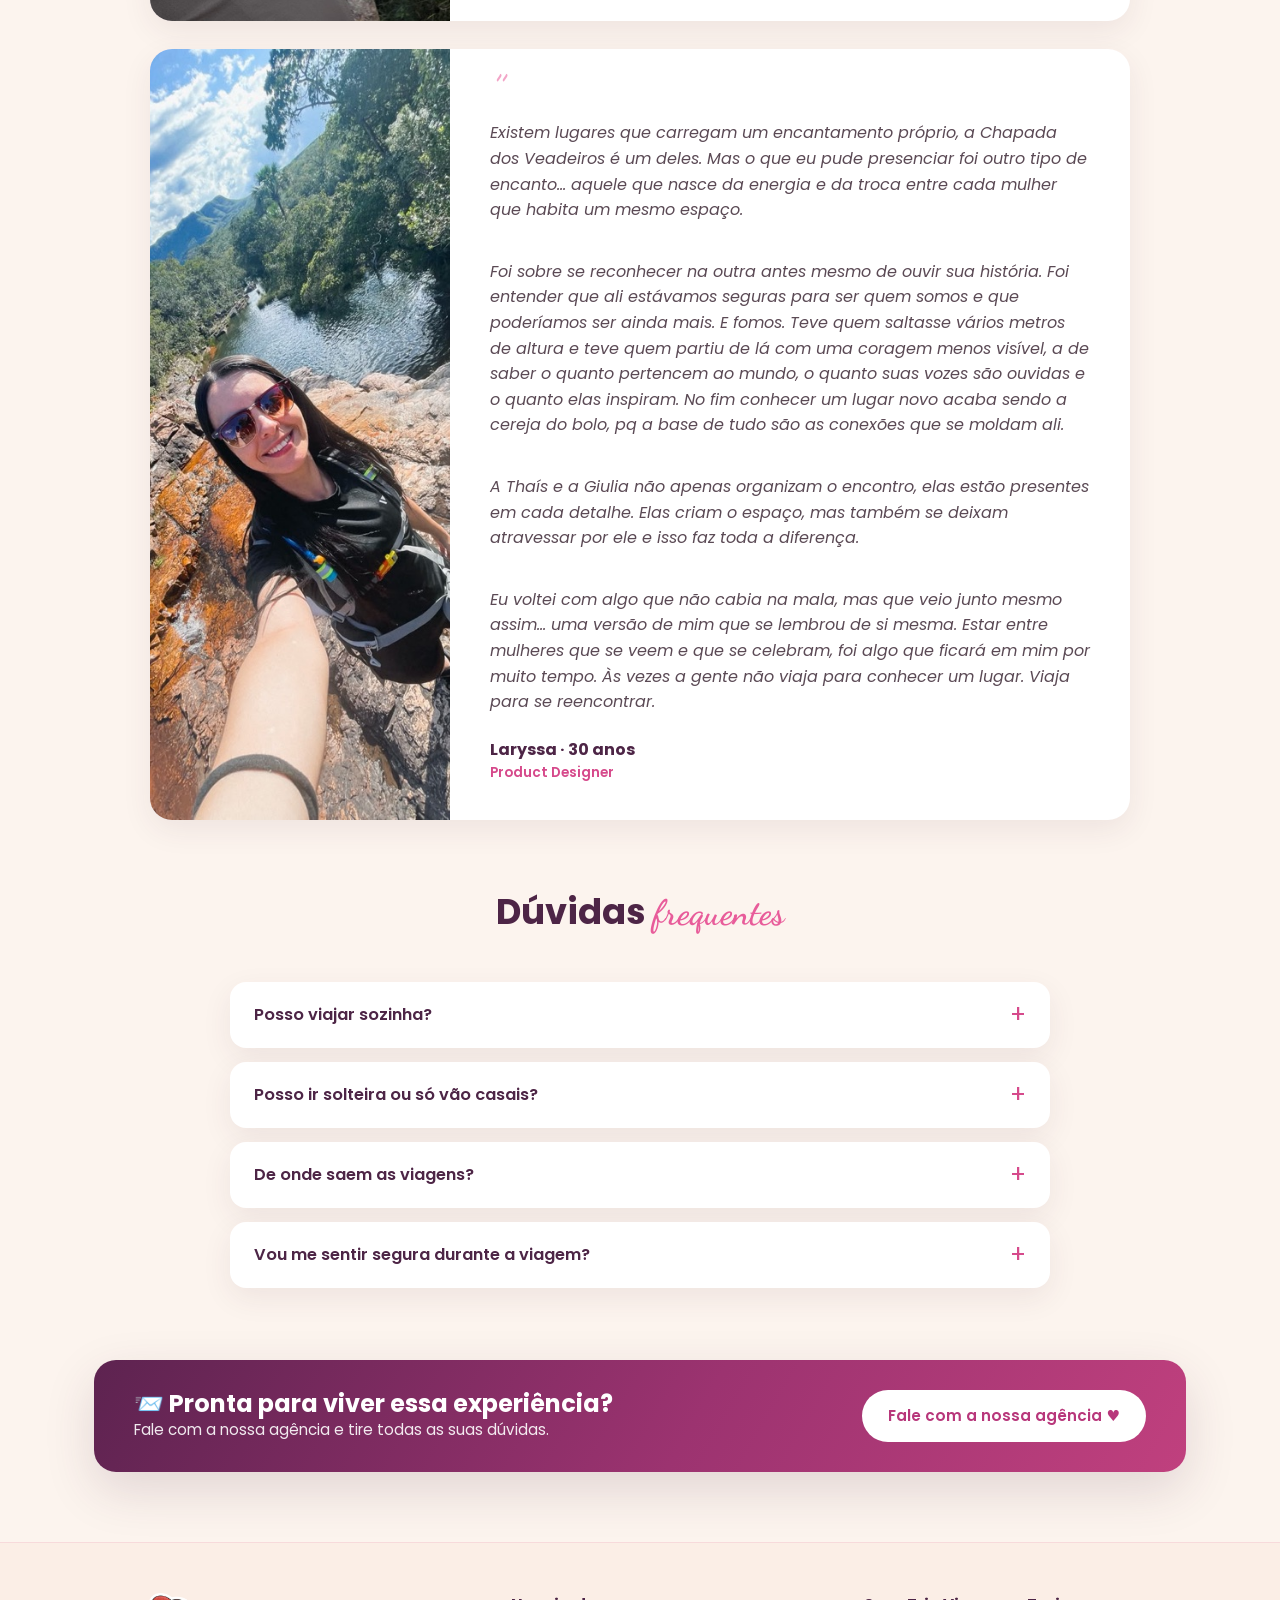
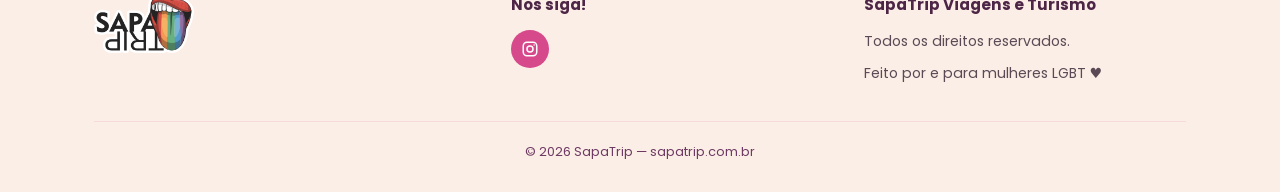
==== commit 8cb7bfdc: "Homepage: adiciona datas 20, 21 e 22/11 no card de Paraty Co-Authored-By: Claude Sonnet 4.6 <noreply" ====
--- a/index.html
+++ b/index.html
@@ -104,7 +104,10 @@
         <a href="viagem-paraty.html" class="trip-card">
           <div class="photo alt"><img src="images/paraty/hero.jpg" alt="Scape Paraty – RJ"></div>
           <div class="trip-body">
-            <h3>Scape · Paraty – RJ</h3>
+            <div>
+              <h3>Scape · Paraty – RJ</h3>
+              <span style="font-size:.82rem;color:var(--text-muted);font-weight:500">20, 21 e 22 de Novembro de 2026</span>
+            </div>
             <span class="badge open">Vagas abertas</span>
           </div>
         </a>
--- a/styles.css
+++ b/styles.css
@@ -378,7 +378,7 @@
   color: var(--white);
   white-space: nowrap;
 }
-.badge.sold   { background: var(--magenta); }
+.badge.sold   { background: var(--orange); }
 .badge.few    { background: var(--orange); }
 .badge.done   { background: var(--pink-card); color: var(--magenta); border: 1px solid var(--magenta); }
 .badge.open   { background: #2e7d32; }
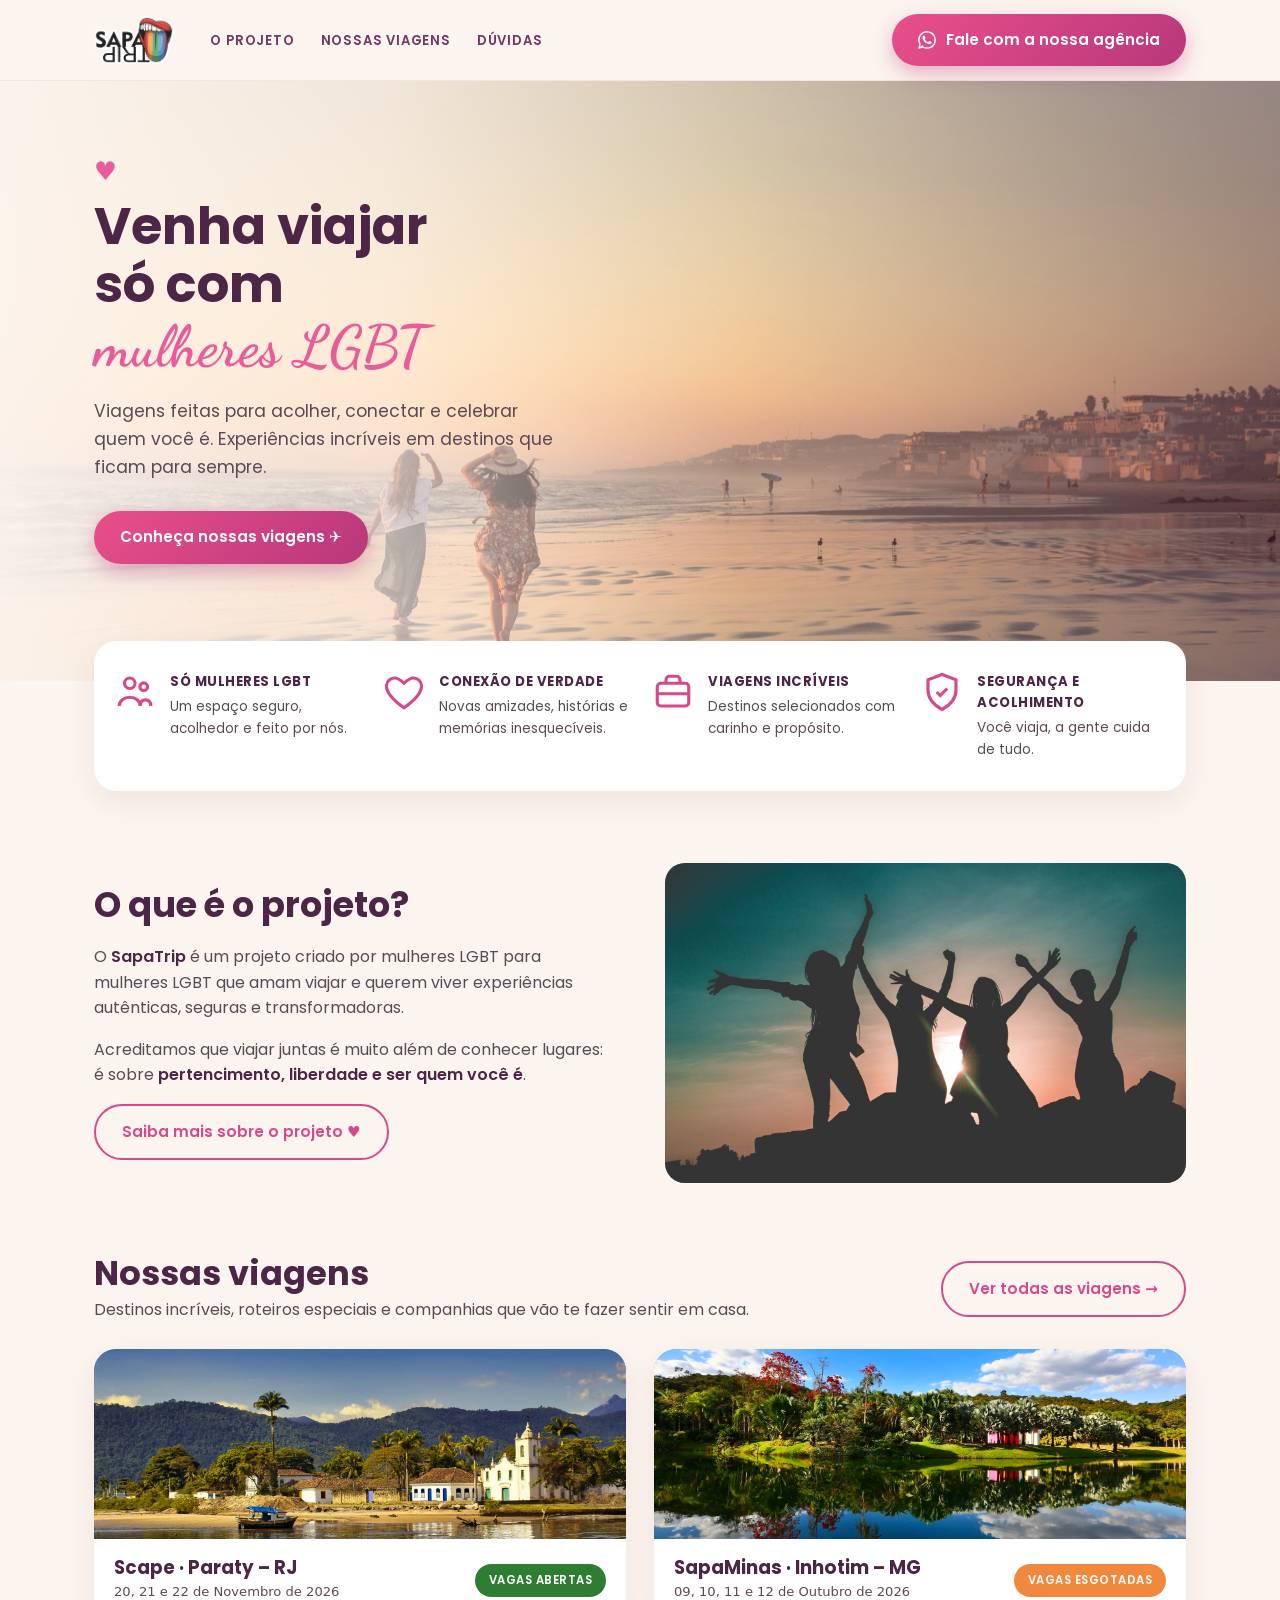
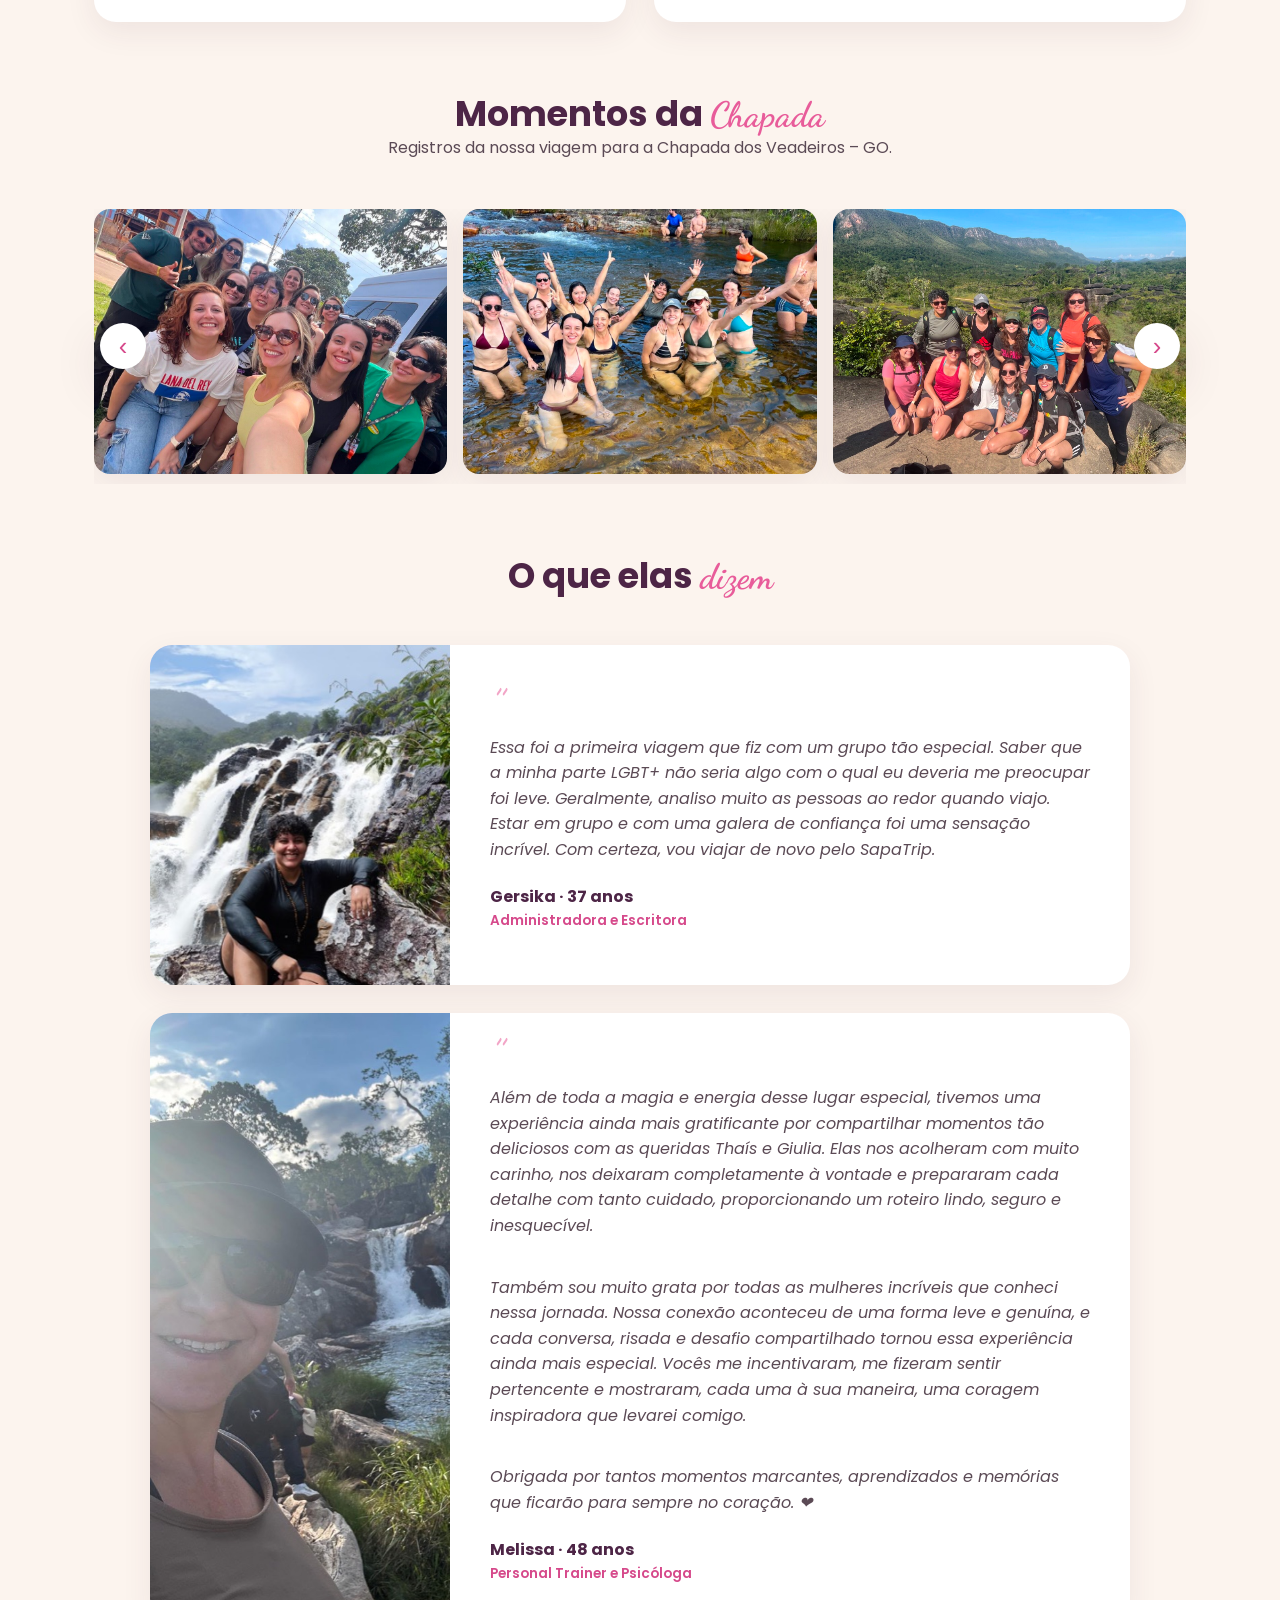
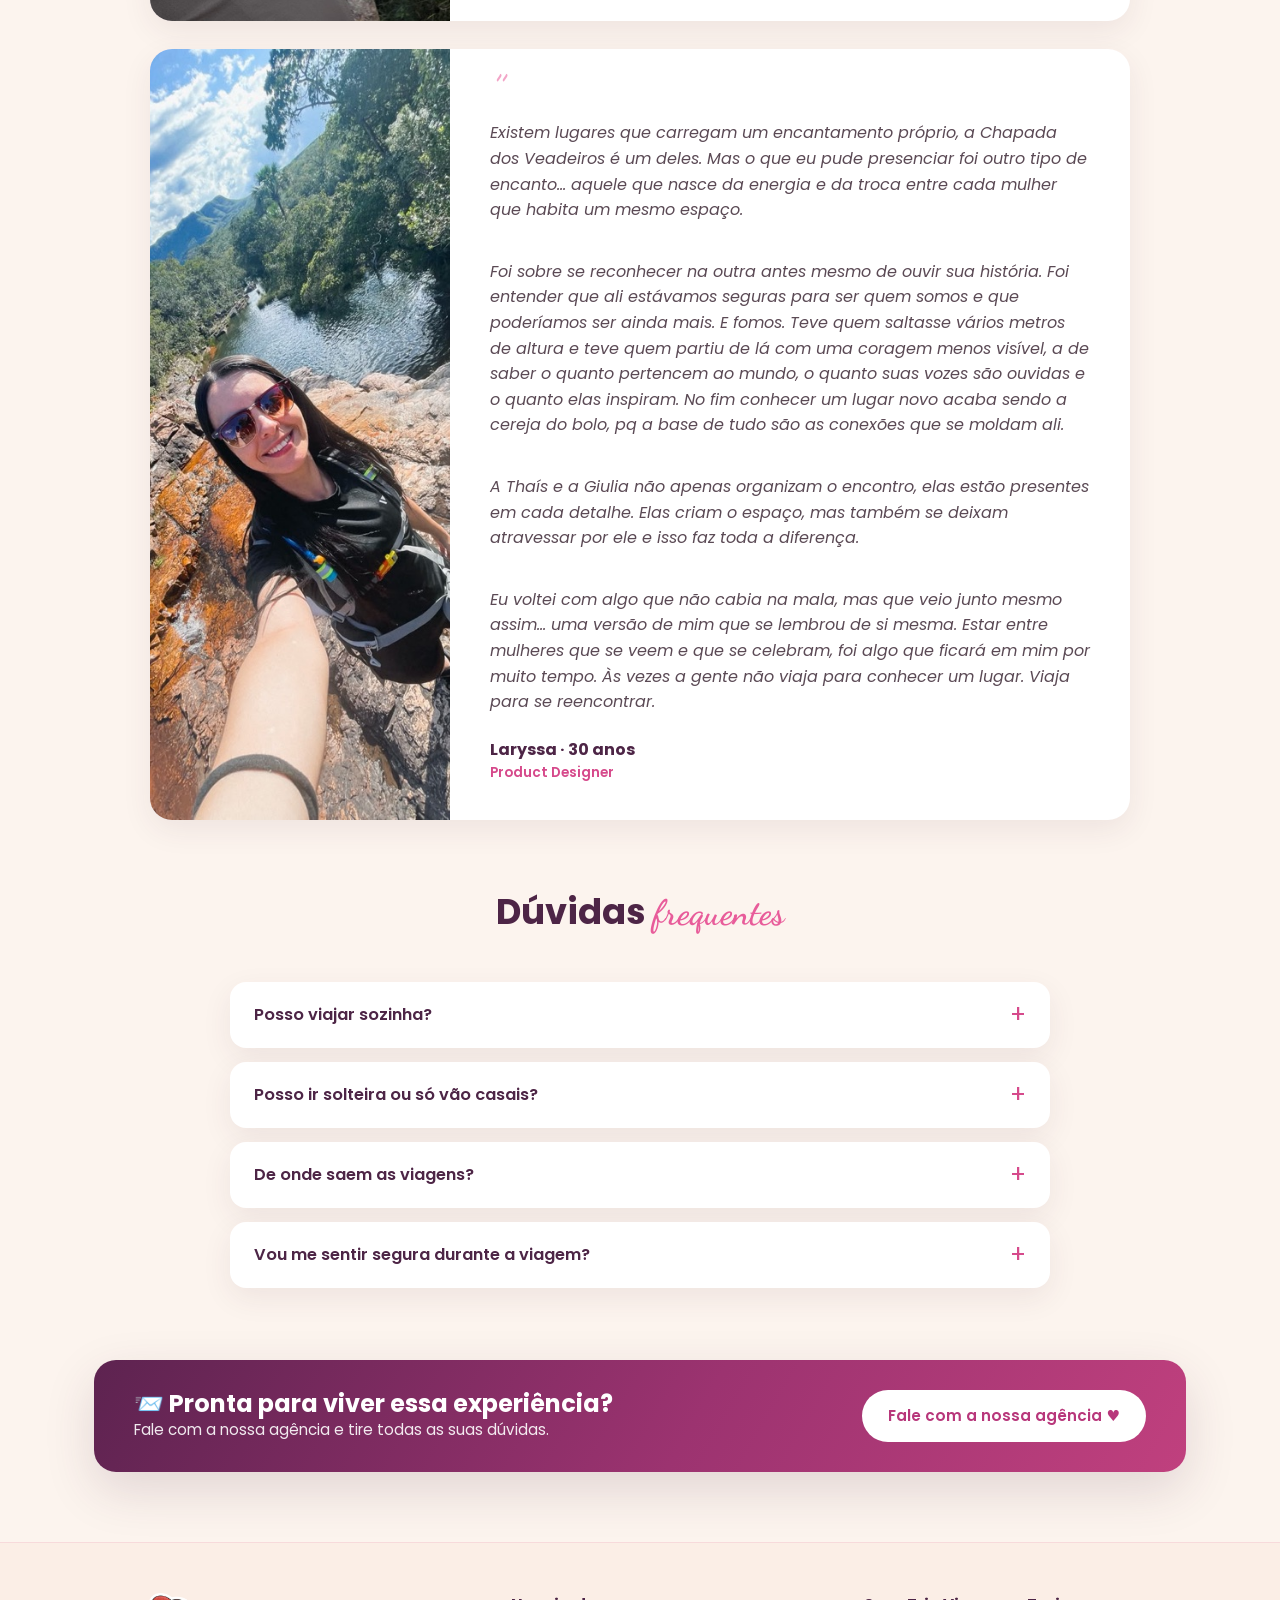
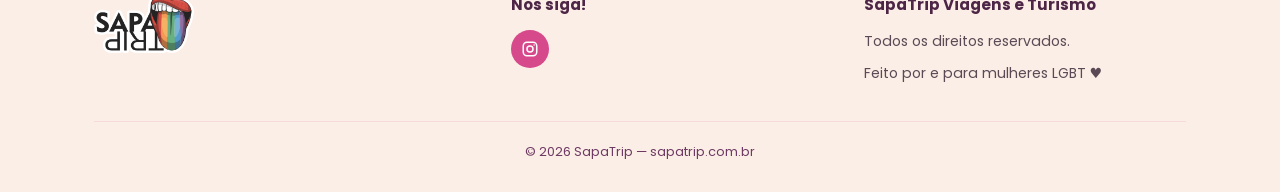
==== commit 1e9de4f2: "Homepage: adiciona datas 09-12/10 no card de Inhotim Co-Authored-By: Claude Sonnet 4.6 <noreply@anth" ====
--- a/index.html
+++ b/index.html
@@ -115,7 +115,10 @@
         <a href="viagem-minas-inhotim.html" class="trip-card">
           <div class="photo alt"><img src="images/minas/hero.jpg" alt="SapaMinas – Inhotim, Brumadinho/MG"></div>
           <div class="trip-body">
-            <h3>SapaMinas · Inhotim – MG</h3>
+            <div>
+              <h3>SapaMinas · Inhotim – MG</h3>
+              <span style="font-size:.82rem;color:var(--text-muted);font-weight:500">09, 10, 11 e 12 de Outubro de 2026</span>
+            </div>
             <span class="badge sold">Vagas esgotadas</span>
           </div>
         </a>
